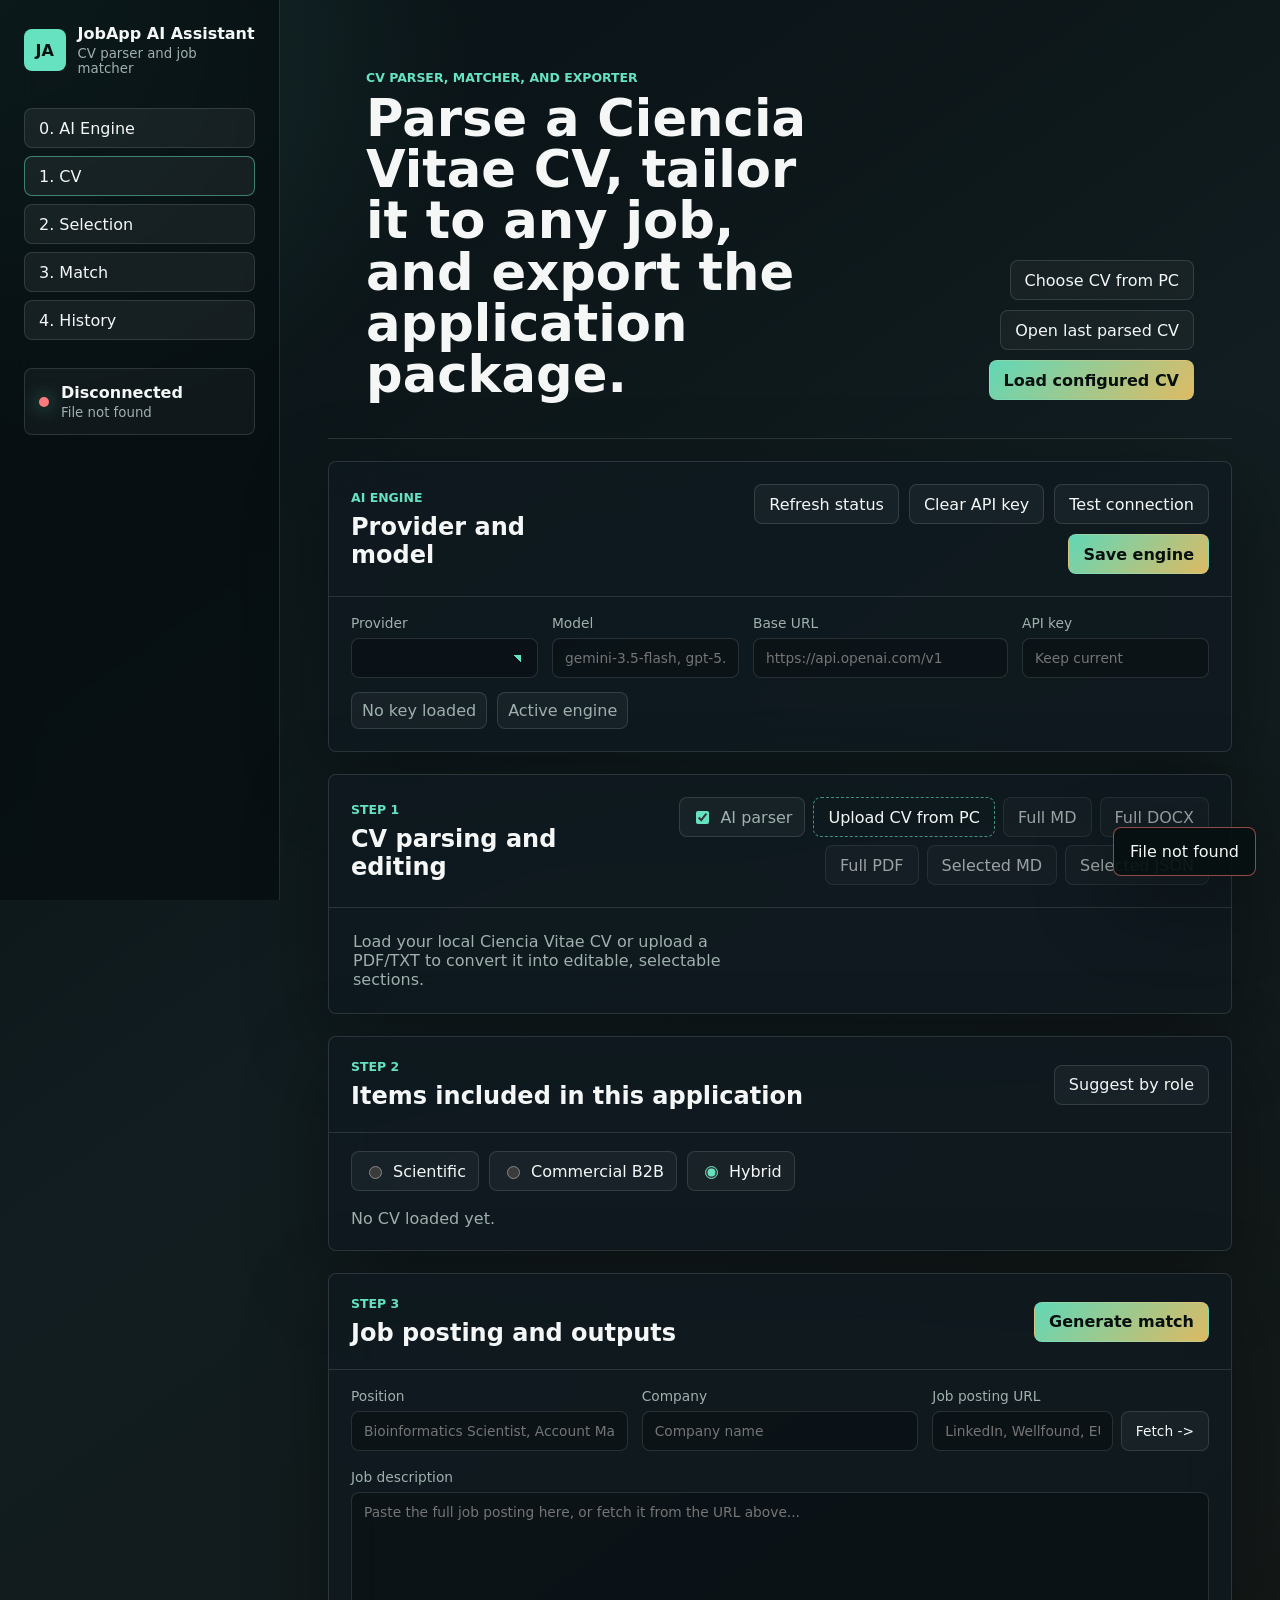
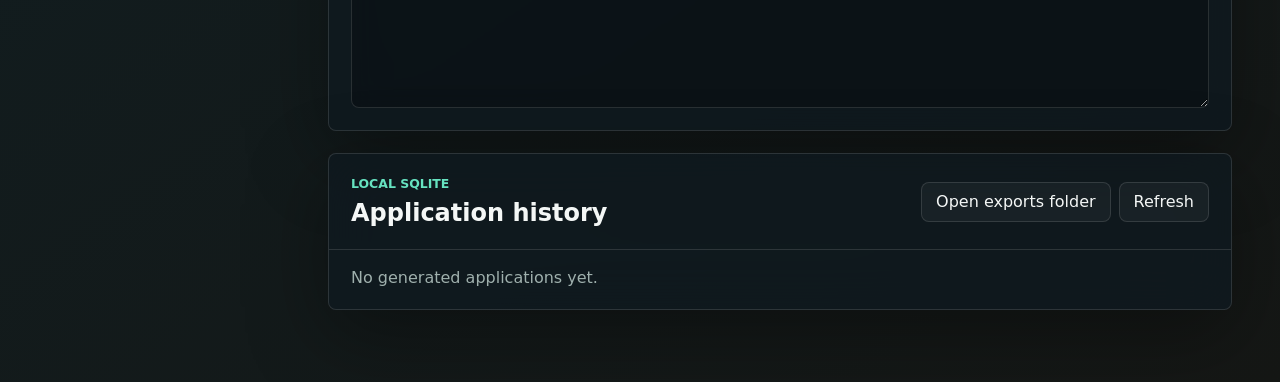
==== static/index.html @ eeb600f0 "Initial JobApp AI Assistant" ====
<!doctype html>
<html lang="en">
  <head>
    <meta charset="utf-8" />
    <meta name="viewport" content="width=device-width, initial-scale=1" />
    <title>JobApp AI Assistant</title>
    <link rel="stylesheet" href="/static/styles.css" />
  </head>
  <body>
    <main class="app-shell">
      <aside class="rail">
        <div class="brand">
          <span class="brand-mark">JA</span>
          <div>
            <strong>JobApp AI Assistant</strong>
            <small>CV parser and job matcher</small>
          </div>
        </div>
        <nav class="steps" aria-label="Workflow">
          <button class="step" data-jump="providerSection">0. AI Engine</button>
          <button class="step is-active" data-jump="cvSection">1. CV</button>
          <button class="step" data-jump="selectionSection">2. Selection</button>
          <button class="step" data-jump="matchSection">3. Match</button>
          <button class="step" data-jump="historySection">4. History</button>
        </nav>
        <section class="status-card">
          <span class="status-dot" id="statusDot"></span>
          <div>
            <strong id="statusTitle">Checking</strong>
            <small id="statusText">Local server</small>
          </div>
        </section>
      </aside>

      <section class="workspace">
        <header class="hero">
          <div>
            <p class="eyebrow">CV parser, matcher, and exporter</p>
            <h1>Parse a Ciencia Vitae CV, tailor it to any job, and export the application package.</h1>
          </div>
          <div class="hero-actions">
            <button class="ghost" id="chooseCvBtn" type="button">Choose CV from PC</button>
            <button class="ghost" id="loadSavedBtn" type="button">Open last parsed CV</button>
            <button class="primary" id="loadLocalBtn" type="button">Load configured CV</button>
          </div>
        </header>

        <section class="panel provider-panel" id="providerSection">
          <div class="panel-head">
            <div>
              <p class="eyebrow">AI Engine</p>
              <h2>Provider and model</h2>
            </div>
            <div class="provider-actions">
              <button class="ghost" id="refreshProviderBtn" type="button">Refresh status</button>
              <button class="ghost" id="clearProviderKeyBtn" type="button">Clear API key</button>
              <button class="ghost" id="testProviderBtn" type="button">Test connection</button>
              <button class="primary" id="saveProviderBtn" type="button">Save engine</button>
            </div>
          </div>
          <div class="provider-grid">
            <label>
              Provider
              <select id="providerSelect"></select>
            </label>
            <label>
              Model
              <input id="providerModelInput" type="text" placeholder="gemini-3.5-flash, gpt-5.5, deepseek-chat..." />
            </label>
            <label>
              Base URL
              <input id="providerBaseUrlInput" type="url" placeholder="https://api.openai.com/v1" />
            </label>
            <label>
              API key
              <input id="providerKeyInput" type="password" placeholder="Keep current" autocomplete="off" />
            </label>
          </div>
          <div class="provider-meta">
            <span id="providerKeyStatus">No key loaded</span>
            <span id="providerActiveStatus">Active engine</span>
          </div>
        </section>

        <section class="panel" id="cvSection">
          <div class="panel-head">
            <div>
              <p class="eyebrow">Step 1</p>
              <h2>CV parsing and editing</h2>
            </div>
            <div class="cv-actions">
              <label class="inline-check" title="Turn off to parse locally without spending LLM/API credits.">
                <input id="useAiParser" type="checkbox" checked />
                AI parser
              </label>
              <label class="upload">
                <input id="cvFile" type="file" accept=".pdf,.txt,.xml" />
                Upload CV from PC
              </label>
              <button class="ghost" id="exportCvMdBtn" type="button" disabled>Full MD</button>
              <button class="ghost" id="exportCvDocxBtn" type="button" disabled>Full DOCX</button>
              <button class="ghost" id="exportCvPdfBtn" type="button" disabled>Full PDF</button>
              <button class="ghost" id="exportSelectedCvMdBtn" type="button" disabled>Selected MD</button>
              <button class="ghost" id="exportSelectedCvJsonBtn" type="button" disabled>Selected JSON</button>
            </div>
          </div>
          <div id="cvEditor" class="editor-grid empty-state">
            Load your local Ciencia Vitae CV or upload a PDF/TXT to convert it into editable, selectable sections.
          </div>
          <div id="cvSourceMeta" class="cv-source" hidden></div>
        </section>

        <section class="panel" id="selectionSection">
          <div class="panel-head">
            <div>
              <p class="eyebrow">Step 2</p>
              <h2>Items included in this application</h2>
            </div>
            <button class="ghost" id="selectRelevantBtn" type="button">Suggest by role</button>
          </div>
          <div class="role-strip" role="group" aria-label="Role type">
            <label><input type="radio" name="roleType" value="Scientific" /> Scientific</label>
            <label><input type="radio" name="roleType" value="Commercial B2B" /> Commercial B2B</label>
            <label><input type="radio" name="roleType" value="Hybrid" checked /> Hybrid</label>
          </div>
          <div id="selectionSummary" class="selection-summary">No CV loaded yet.</div>
        </section>

        <section class="panel" id="matchSection">
          <div class="panel-head">
            <div>
              <p class="eyebrow">Step 3</p>
              <h2>Job posting and outputs</h2>
            </div>
            <button class="primary" id="matchBtn" type="button">Generate match</button>
          </div>
          <div class="job-grid">
            <label>
              Position
              <input id="positionInput" type="text" placeholder="Bioinformatics Scientist, Account Manager..." />
            </label>
            <label>
              Company
              <input id="companyInput" type="text" placeholder="Company name" />
            </label>
            <label>
              Job posting URL
              <div class="url-fetch-row">
                <input id="jobUrlInput" type="url" placeholder="LinkedIn, Wellfound, EURAXESS..." />
                <button class="ghost" id="fetchBtn" type="button">Fetch -></button>
              </div>
            </label>
          </div>
          <label class="job-text">
            Job description
            <textarea id="jobText" rows="12" placeholder="Paste the full job posting here, or fetch it from the URL above..."></textarea>
          </label>

          <div class="result-shell" id="resultShell" hidden>
            <div class="tabs" role="tablist">
              <button class="tab is-active" data-tab="cvResult">Tailored CV</button>
              <button class="tab" data-tab="letterResult">Cover letter</button>
              <button class="tab" data-tab="interviewResult">Interview prep</button>
            </div>
            <div class="result-actions">
              <span id="atsBadge" class="ats-badge">ATS</span>
              <button class="ghost" id="copyBtn" type="button">Copy</button>
              <button class="ghost" id="mdBtn" type="button">MD</button>
              <button class="ghost" id="docxBtn" type="button">DOCX</button>
              <button class="ghost" id="pdfBtn" type="button">PDF</button>
            </div>
            <article id="cvResult" class="result-pane is-active"></article>
            <article id="letterResult" class="result-pane"></article>
            <article id="interviewResult" class="result-pane"></article>
          </div>
        </section>

        <section class="panel" id="historySection">
          <div class="panel-head">
            <div>
              <p class="eyebrow">Local SQLite</p>
              <h2>Application history</h2>
            </div>
            <div class="history-actions">
              <button class="ghost" id="openExportsBtn" type="button">Open exports folder</button>
              <button class="ghost" id="refreshHistoryBtn" type="button">Refresh</button>
            </div>
          </div>
          <div id="historyList" class="history-list empty-state">No generated applications yet.</div>
        </section>
      </section>
    </main>

    <div id="toast" class="toast" hidden></div>
    <script src="/static/app.js" defer></script>
  </body>
</html>
---- static/styles.css ----
:root {
  color-scheme: dark;
  --bg: #081014;
  --panel: rgba(15, 26, 32, 0.76);
  --panel-strong: rgba(21, 35, 42, 0.92);
  --line: rgba(255, 255, 255, 0.12);
  --text: #f4f7f6;
  --muted: #9fb0ad;
  --accent: #66e2c0;
  --accent-2: #f0c86a;
  --danger: #ff7b7b;
  --shadow: 0 24px 80px rgba(0, 0, 0, 0.35);
}

* {
  box-sizing: border-box;
}

html {
  scroll-behavior: smooth;
}

body {
  margin: 0;
  min-height: 100vh;
  font-family: Inter, ui-sans-serif, system-ui, -apple-system, BlinkMacSystemFont, "Segoe UI", sans-serif;
  background:
    radial-gradient(circle at top left, rgba(102, 226, 192, 0.16), transparent 30rem),
    linear-gradient(145deg, #081014 0%, #111d20 45%, #151715 100%);
  color: var(--text);
}

button,
input,
textarea,
select {
  font: inherit;
}

button {
  min-height: 40px;
  border: 1px solid var(--line);
  border-radius: 8px;
  padding: 0 14px;
  color: var(--text);
  background: rgba(255, 255, 255, 0.06);
  cursor: pointer;
  transition: transform 0.18s ease, border-color 0.18s ease, background 0.18s ease;
}

button:hover:not(:disabled) {
  transform: translateY(-1px);
  border-color: rgba(102, 226, 192, 0.54);
}

button:disabled {
  opacity: 0.62;
  cursor: wait;
}

.primary {
  background: linear-gradient(135deg, rgba(102, 226, 192, 0.95), rgba(240, 200, 106, 0.92));
  color: #07100f;
  font-weight: 760;
}

.ghost {
  background: rgba(255, 255, 255, 0.04);
}

.app-shell {
  display: grid;
  grid-template-columns: 280px minmax(0, 1fr);
  min-height: 100vh;
}

.rail {
  position: sticky;
  top: 0;
  height: 100vh;
  padding: 24px;
  border-right: 1px solid var(--line);
  background: rgba(5, 12, 15, 0.62);
  backdrop-filter: blur(18px);
}

.brand {
  display: flex;
  gap: 12px;
  align-items: center;
  margin-bottom: 32px;
}

.brand-mark {
  display: grid;
  place-items: center;
  width: 42px;
  height: 42px;
  border-radius: 8px;
  background: var(--accent);
  color: #06110e;
  font-weight: 900;
}

.brand small,
.status-card small,
.history-item small {
  display: block;
  color: var(--muted);
  margin-top: 3px;
}

.steps {
  display: grid;
  gap: 8px;
}

.step {
  justify-content: flex-start;
  text-align: left;
}

.step.is-active {
  border-color: rgba(102, 226, 192, 0.5);
}

.status-card {
  display: flex;
  gap: 12px;
  align-items: center;
  margin-top: 28px;
  padding: 14px;
  border: 1px solid var(--line);
  border-radius: 8px;
  background: rgba(255, 255, 255, 0.04);
}

.status-dot {
  width: 10px;
  height: 10px;
  border-radius: 50%;
  background: var(--accent);
  box-shadow: 0 0 18px rgba(102, 226, 192, 0.7);
}

.status-dot.warn {
  background: var(--accent-2);
}

.status-dot.bad {
  background: var(--danger);
}

.workspace {
  display: grid;
  gap: 22px;
  width: min(1180px, calc(100vw - 320px));
  margin: 0 auto;
  padding: 32px 28px 72px;
}

.hero {
  display: flex;
  justify-content: space-between;
  gap: 20px;
  align-items: flex-end;
  min-height: 230px;
  padding: 38px;
  border-bottom: 1px solid var(--line);
}

.hero h1 {
  max-width: 820px;
  margin: 0;
  font-size: clamp(2rem, 4vw, 4.2rem);
  line-height: 1;
  letter-spacing: 0;
}

.hero-actions {
  display: flex;
  gap: 10px;
  flex-wrap: wrap;
  justify-content: flex-end;
}

.eyebrow {
  margin: 0 0 8px;
  color: var(--accent);
  text-transform: uppercase;
  font-size: 0.78rem;
  letter-spacing: 0;
  font-weight: 800;
}

.panel {
  border: 1px solid var(--line);
  border-radius: 8px;
  background: var(--panel);
  backdrop-filter: blur(24px);
  box-shadow: var(--shadow);
  overflow: hidden;
}

.panel-head {
  display: flex;
  align-items: center;
  justify-content: space-between;
  gap: 16px;
  padding: 22px;
  border-bottom: 1px solid var(--line);
}

.panel h2,
.cv-card h3 {
  margin: 0;
}

.upload {
  display: inline-flex;
  align-items: center;
  min-height: 40px;
  padding: 0 14px;
  border: 1px dashed rgba(102, 226, 192, 0.6);
  border-radius: 8px;
  cursor: pointer;
}

.upload input {
  display: none;
}

.cv-actions {
  display: flex;
  flex-wrap: wrap;
  gap: 8px;
  align-items: center;
  justify-content: flex-end;
}

.cv-actions button,
.cv-actions .upload {
  white-space: nowrap;
}

.inline-check {
  display: inline-flex;
  align-items: center;
  gap: 8px;
  min-height: 40px;
  padding: 0 12px;
  border: 1px solid var(--line);
  border-radius: 8px;
  color: var(--muted);
  background: rgba(255, 255, 255, 0.04);
  white-space: nowrap;
}

.inline-check input {
  accent-color: var(--accent);
}

.editor-grid {
  display: grid;
  grid-template-columns: repeat(2, minmax(0, 1fr));
  gap: 16px;
  padding: 18px;
}

.empty-state {
  color: var(--muted);
  padding: 24px;
}

.cv-source {
  margin: 0 18px 18px;
  padding: 10px 12px;
  border: 1px solid var(--line);
  border-radius: 8px;
  color: var(--muted);
  background: rgba(255, 255, 255, 0.04);
  font-size: 0.86rem;
}

.cv-card,
.item-card,
.qa,
.history-item {
  border: 1px solid var(--line);
  border-radius: 8px;
  background: rgba(255, 255, 255, 0.045);
}

.cv-card {
  display: grid;
  align-content: start;
  gap: 12px;
  padding: 16px;
}

.cv-card h3 {
  color: var(--accent-2);
}

.item-card {
  display: grid;
  gap: 10px;
  padding: 12px;
}

.toggle-row {
  display: flex;
  justify-content: space-between;
  align-items: center;
  gap: 12px;
  color: var(--accent);
  font-weight: 760;
}

.toggle-row input,
.role-strip input {
  accent-color: var(--accent);
}

.field {
  display: grid;
  gap: 6px;
  color: var(--muted);
  font-size: 0.82rem;
}

.field input,
.field textarea,
.job-grid input,
.job-text textarea,
.provider-grid input,
.provider-grid select {
  width: 100%;
  border: 1px solid var(--line);
  border-radius: 8px;
  padding: 11px 12px;
  background: rgba(0, 0, 0, 0.22);
  color: var(--text);
  outline: none;
}

.field textarea,
.job-text textarea {
  resize: vertical;
}

.field input:focus,
.field textarea:focus,
.job-grid input:focus,
.job-text textarea:focus,
.provider-grid input:focus,
.provider-grid select:focus {
  border-color: rgba(102, 226, 192, 0.65);
}

.provider-actions {
  display: flex;
  gap: 10px;
  flex-wrap: wrap;
  justify-content: flex-end;
}

.provider-grid {
  display: grid;
  grid-template-columns: 1.1fr 1.1fr 1.5fr 1.1fr;
  gap: 14px;
  padding: 18px 22px 0;
}

.provider-grid label {
  display: grid;
  gap: 7px;
  color: var(--muted);
  font-size: 0.86rem;
}

.provider-grid select {
  appearance: none;
  background:
    linear-gradient(45deg, transparent 50%, var(--accent) 50%) right 16px center / 7px 7px no-repeat,
    rgba(0, 0, 0, 0.22);
}

.provider-meta {
  display: flex;
  gap: 10px;
  flex-wrap: wrap;
  padding: 14px 22px 22px;
  color: var(--muted);
}

.provider-meta span {
  padding: 8px 10px;
  border: 1px solid var(--line);
  border-radius: 8px;
  background: rgba(255, 255, 255, 0.04);
}

.role-strip {
  display: flex;
  gap: 10px;
  flex-wrap: wrap;
  padding: 18px 22px 0;
}

.role-strip label {
  display: inline-flex;
  align-items: center;
  gap: 8px;
  min-height: 40px;
  padding: 0 12px;
  border: 1px solid var(--line);
  border-radius: 8px;
  background: rgba(255, 255, 255, 0.04);
}

.selection-summary {
  display: flex;
  gap: 10px;
  flex-wrap: wrap;
  padding: 18px 22px 22px;
  color: var(--muted);
}

.selection-summary span {
  padding: 8px 10px;
  border: 1px solid var(--line);
  border-radius: 8px;
  background: rgba(255, 255, 255, 0.04);
}

.job-grid {
  display: grid;
  grid-template-columns: repeat(3, minmax(0, 1fr));
  gap: 14px;
  padding: 18px 22px 0;
}

.job-grid label,
.job-text {
  display: grid;
  gap: 7px;
  color: var(--muted);
  font-size: 0.86rem;
}

.url-fetch-row,
.history-actions {
  display: flex;
  gap: 8px;
  align-items: center;
}

.url-fetch-row input {
  flex: 1;
  min-width: 0;
}

.url-fetch-row button,
.history-actions button {
  white-space: nowrap;
}

.job-text {
  padding: 18px 22px 22px;
}

.result-shell {
  position: relative;
  margin: 0 22px 22px;
  border: 1px solid var(--line);
  border-radius: 8px;
  background: var(--panel-strong);
}

.tabs,
.result-actions {
  display: flex;
  gap: 8px;
  flex-wrap: wrap;
  padding: 12px;
  border-bottom: 1px solid var(--line);
}

.result-actions {
  justify-content: flex-end;
  align-items: center;
}

.tab.is-active {
  background: rgba(102, 226, 192, 0.16);
  border-color: rgba(102, 226, 192, 0.5);
}

.ats-badge {
  margin-right: auto;
  color: var(--accent-2);
  font-weight: 800;
}

.result-pane {
  display: none;
  padding: 20px 24px 28px;
  line-height: 1.65;
}

.result-pane.is-active {
  display: block;
}

.result-pane p {
  margin: 0 0 12px;
}

.result-pane li {
  margin-bottom: 10px;
}

.qa {
  padding: 14px;
  margin-bottom: 12px;
}

.qa h3 {
  margin: 0 0 8px;
}

.history-list {
  display: grid;
  gap: 12px;
  padding: 18px 22px 22px;
}

.history-item {
  display: grid;
  grid-template-columns: minmax(0, 1fr) auto;
  gap: 16px;
  padding: 14px;
}

.history-item p {
  color: var(--muted);
  margin: 8px 0 0;
}

.history-item > span {
  display: grid;
  place-items: center;
  width: 44px;
  height: 44px;
  border-radius: 8px;
  background: rgba(102, 226, 192, 0.13);
  color: var(--accent);
  font-weight: 900;
}

.toast {
  position: fixed;
  right: 24px;
  bottom: 24px;
  max-width: min(420px, calc(100vw - 48px));
  padding: 14px 16px;
  border: 1px solid rgba(102, 226, 192, 0.5);
  border-radius: 8px;
  background: rgba(7, 16, 16, 0.94);
  color: var(--text);
  box-shadow: var(--shadow);
}

.toast.bad {
  border-color: rgba(255, 123, 123, 0.55);
}

@media (max-width: 980px) {
  .app-shell {
    grid-template-columns: 1fr;
  }

  .rail {
    position: static;
    height: auto;
  }

  .workspace {
    width: 100%;
    padding: 18px;
  }

  .hero,
  .panel-head {
    flex-direction: column;
    align-items: flex-start;
  }

  .editor-grid,
  .job-grid,
  .provider-grid {
    grid-template-columns: 1fr;
  }
}
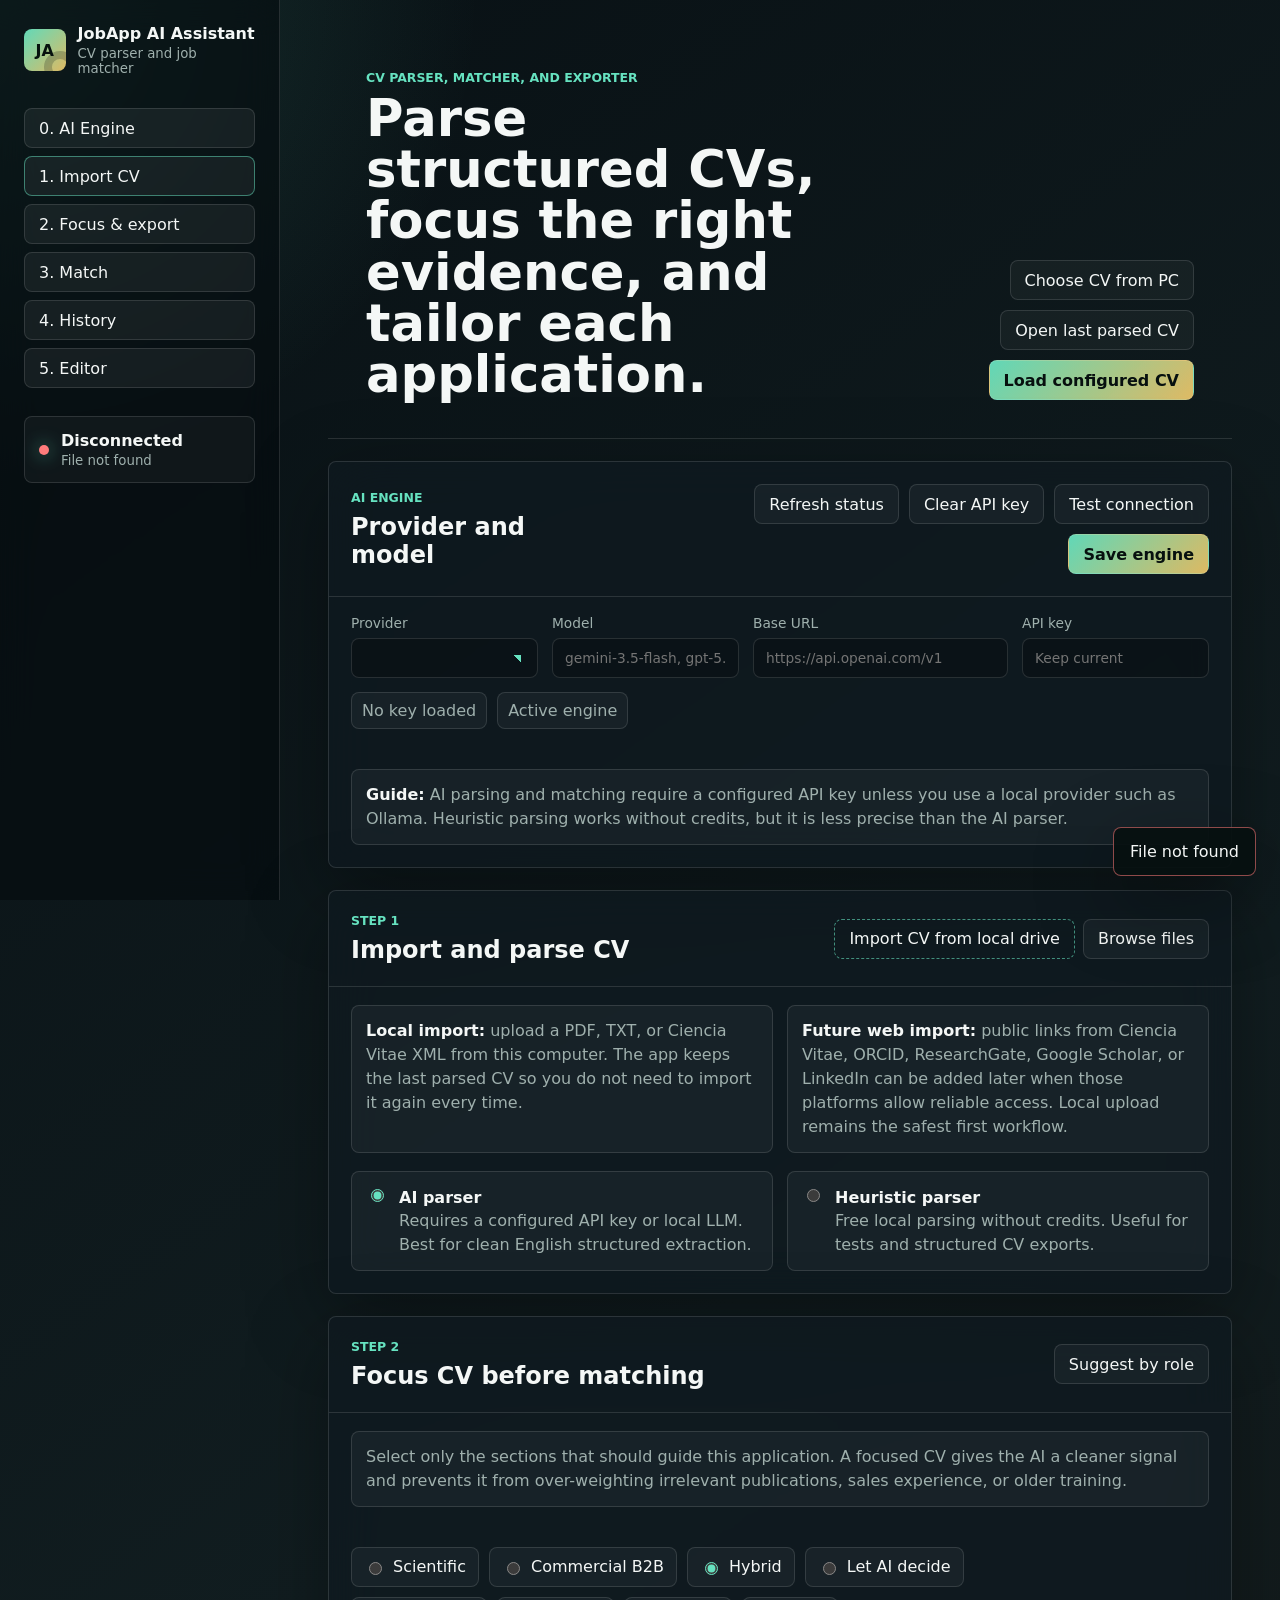
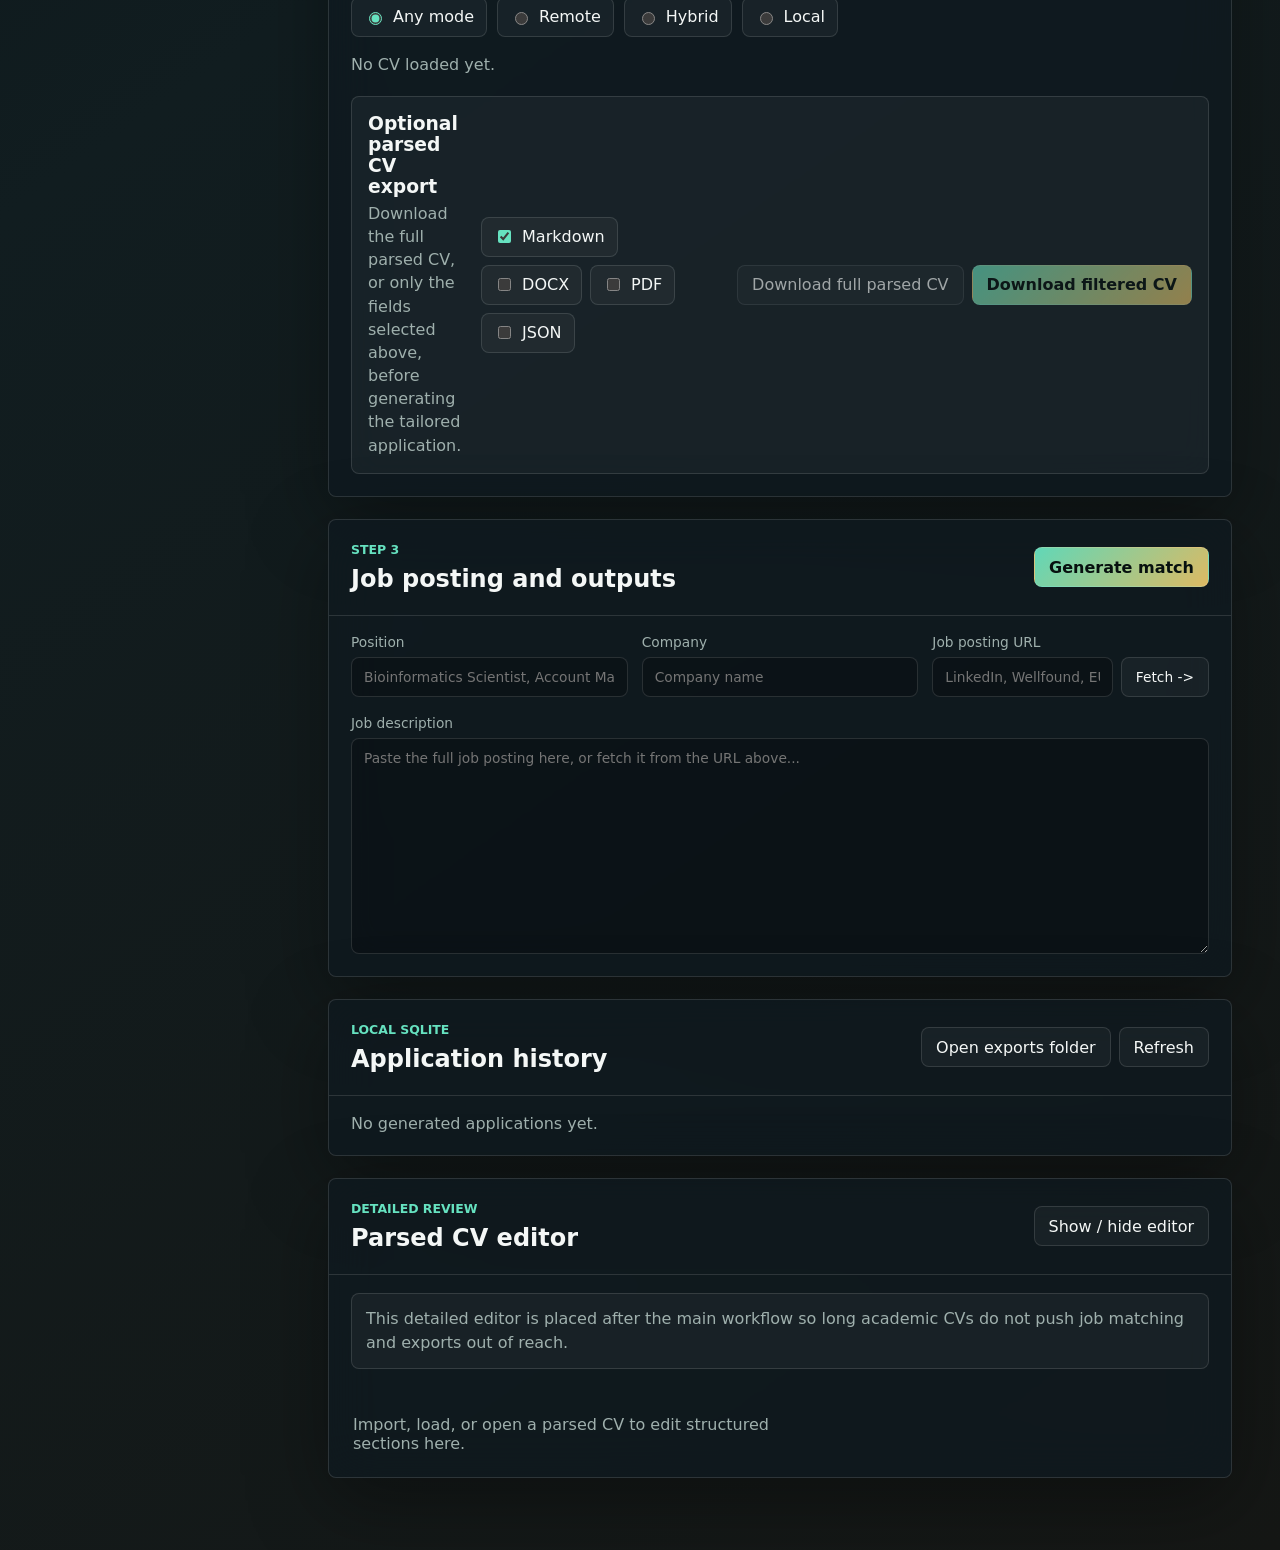
==== commit aec451dd: "Improve CV focus workflow and add PagBiOmicS embed" ====
--- a/static/index.html
+++ b/static/index.html
@@ -10,7 +10,7 @@
     <main class="app-shell">
       <aside class="rail">
         <div class="brand">
-          <span class="brand-mark">JA</span>
+          <span class="brand-mark" aria-hidden="true"><span>JA</span><i></i></span>
           <div>
             <strong>JobApp AI Assistant</strong>
             <small>CV parser and job matcher</small>
@@ -18,10 +18,11 @@
         </div>
         <nav class="steps" aria-label="Workflow">
           <button class="step" data-jump="providerSection">0. AI Engine</button>
-          <button class="step is-active" data-jump="cvSection">1. CV</button>
-          <button class="step" data-jump="selectionSection">2. Selection</button>
+          <button class="step is-active" data-jump="cvSection">1. Import CV</button>
+          <button class="step" data-jump="selectionSection">2. Focus & export</button>
           <button class="step" data-jump="matchSection">3. Match</button>
           <button class="step" data-jump="historySection">4. History</button>
+          <button class="step" data-jump="cvEditorSection">5. Editor</button>
         </nav>
         <section class="status-card">
           <span class="status-dot" id="statusDot"></span>
@@ -36,7 +37,7 @@
         <header class="hero">
           <div>
             <p class="eyebrow">CV parser, matcher, and exporter</p>
-            <h1>Parse a Ciencia Vitae CV, tailor it to any job, and export the application package.</h1>
+            <h1>Parse structured CVs, focus the right evidence, and tailor each application.</h1>
           </div>
           <div class="hero-actions">
             <button class="ghost" id="chooseCvBtn" type="button">Choose CV from PC</button>
@@ -80,32 +81,48 @@
             <span id="providerKeyStatus">No key loaded</span>
             <span id="providerActiveStatus">Active engine</span>
           </div>
+          <div class="info-note">
+            <strong>Guide:</strong> AI parsing and matching require a configured API key unless you use a local provider such as Ollama. Heuristic parsing works without credits, but it is less precise than the AI parser.
+          </div>
         </section>
 
         <section class="panel" id="cvSection">
           <div class="panel-head">
             <div>
               <p class="eyebrow">Step 1</p>
-              <h2>CV parsing and editing</h2>
+              <h2>Import and parse CV</h2>
             </div>
             <div class="cv-actions">
-              <label class="inline-check" title="Turn off to parse locally without spending LLM/API credits.">
-                <input id="useAiParser" type="checkbox" checked />
-                AI parser
-              </label>
               <label class="upload">
                 <input id="cvFile" type="file" accept=".pdf,.txt,.xml" />
-                Upload CV from PC
+                Import CV from local drive
               </label>
-              <button class="ghost" id="exportCvMdBtn" type="button" disabled>Full MD</button>
-              <button class="ghost" id="exportCvDocxBtn" type="button" disabled>Full DOCX</button>
-              <button class="ghost" id="exportCvPdfBtn" type="button" disabled>Full PDF</button>
-              <button class="ghost" id="exportSelectedCvMdBtn" type="button" disabled>Selected MD</button>
-              <button class="ghost" id="exportSelectedCvJsonBtn" type="button" disabled>Selected JSON</button>
-            </div>
-          </div>
-          <div id="cvEditor" class="editor-grid empty-state">
-            Load your local Ciencia Vitae CV or upload a PDF/TXT to convert it into editable, selectable sections.
+              <button class="ghost" id="chooseCvSecondaryBtn" type="button">Browse files</button>
+            </div>
+          </div>
+          <div class="import-grid">
+            <section class="info-note">
+              <strong>Local import:</strong> upload a PDF, TXT, or Ciencia Vitae XML from this computer. The app keeps the last parsed CV so you do not need to import it again every time.
+            </section>
+            <section class="info-note muted-note">
+              <strong>Future web import:</strong> public links from Ciencia Vitae, ORCID, ResearchGate, Google Scholar, or LinkedIn can be added later when those platforms allow reliable access. Local upload remains the safest first workflow.
+            </section>
+          </div>
+          <div class="parser-choice" role="radiogroup" aria-label="Parser mode">
+            <label>
+              <input type="radio" name="parserMode" value="ai" checked />
+              <span>
+                <strong>AI parser</strong>
+                Requires a configured API key or local LLM. Best for clean English structured extraction.
+              </span>
+            </label>
+            <label>
+              <input type="radio" name="parserMode" value="heuristic" />
+              <span>
+                <strong>Heuristic parser</strong>
+                Free local parsing without credits. Useful for tests and structured CV exports.
+              </span>
+            </label>
           </div>
           <div id="cvSourceMeta" class="cv-source" hidden></div>
         </section>
@@ -114,16 +131,42 @@
           <div class="panel-head">
             <div>
               <p class="eyebrow">Step 2</p>
-              <h2>Items included in this application</h2>
+              <h2>Focus CV before matching</h2>
             </div>
             <button class="ghost" id="selectRelevantBtn" type="button">Suggest by role</button>
+          </div>
+          <div class="info-note">
+            Select only the sections that should guide this application. A focused CV gives the AI a cleaner signal and prevents it from over-weighting irrelevant publications, sales experience, or older training.
           </div>
           <div class="role-strip" role="group" aria-label="Role type">
             <label><input type="radio" name="roleType" value="Scientific" /> Scientific</label>
             <label><input type="radio" name="roleType" value="Commercial B2B" /> Commercial B2B</label>
             <label><input type="radio" name="roleType" value="Hybrid" checked /> Hybrid</label>
+            <label><input type="radio" name="roleType" value="Let AI decide" /> Let AI decide</label>
+          </div>
+          <div class="work-mode-strip" role="group" aria-label="Work mode preference">
+            <label><input type="radio" name="workMode" value="Any" checked /> Any mode</label>
+            <label><input type="radio" name="workMode" value="Remote" /> Remote</label>
+            <label><input type="radio" name="workMode" value="Hybrid" /> Hybrid</label>
+            <label><input type="radio" name="workMode" value="Local" /> Local</label>
           </div>
           <div id="selectionSummary" class="selection-summary">No CV loaded yet.</div>
+          <div class="parsed-export">
+            <div>
+              <h3>Optional parsed CV export</h3>
+              <p>Download the full parsed CV, or only the fields selected above, before generating the tailored application.</p>
+            </div>
+            <div class="format-checks">
+              <label><input type="checkbox" name="cvExportFormat" value="md" checked /> Markdown</label>
+              <label><input type="checkbox" name="cvExportFormat" value="docx" /> DOCX</label>
+              <label><input type="checkbox" name="cvExportFormat" value="pdf" /> PDF</label>
+              <label><input type="checkbox" name="cvExportFormat" value="json" /> JSON</label>
+            </div>
+            <div class="cv-actions">
+              <button class="ghost" id="exportFullCvBtn" type="button" disabled>Download full parsed CV</button>
+              <button class="primary" id="exportFilteredCvBtn" type="button" disabled>Download filtered CV</button>
+            </div>
+          </div>
         </section>
 
         <section class="panel" id="matchSection">
@@ -188,6 +231,22 @@
           </div>
           <div id="historyList" class="history-list empty-state">No generated applications yet.</div>
         </section>
+
+        <section class="panel" id="cvEditorSection">
+          <div class="panel-head">
+            <div>
+              <p class="eyebrow">Detailed review</p>
+              <h2>Parsed CV editor</h2>
+            </div>
+            <button class="ghost" id="toggleEditorBtn" type="button">Show / hide editor</button>
+          </div>
+          <div class="info-note">
+            This detailed editor is placed after the main workflow so long academic CVs do not push job matching and exports out of reach.
+          </div>
+          <div id="cvEditor" class="editor-grid empty-state is-collapsed">
+            Import, load, or open a parsed CV to edit structured sections here.
+          </div>
+        </section>
       </section>
     </main>
 
--- a/static/styles.css
+++ b/static/styles.css
@@ -94,12 +94,29 @@
 .brand-mark {
   display: grid;
   place-items: center;
+  position: relative;
   width: 42px;
   height: 42px;
   border-radius: 8px;
-  background: var(--accent);
+  overflow: hidden;
+  background: linear-gradient(135deg, rgba(102, 226, 192, 0.96), rgba(240, 200, 106, 0.92));
   color: #06110e;
   font-weight: 900;
+}
+
+.brand-mark span {
+  position: relative;
+  z-index: 1;
+}
+
+.brand-mark i {
+  position: absolute;
+  right: -10px;
+  bottom: -12px;
+  width: 32px;
+  height: 32px;
+  border: 8px solid rgba(7, 16, 15, 0.22);
+  border-radius: 999px;
 }
 
 .brand small,
@@ -260,11 +277,74 @@
   accent-color: var(--accent);
 }
 
+.info-note {
+  margin: 18px 22px 22px;
+  padding: 13px 14px;
+  border: 1px solid var(--line);
+  border-radius: 8px;
+  color: var(--muted);
+  background: rgba(255, 255, 255, 0.04);
+  line-height: 1.5;
+}
+
+.info-note strong {
+  color: var(--text);
+}
+
+.muted-note {
+  margin: 0;
+}
+
+.import-grid,
+.parser-choice {
+  display: grid;
+  grid-template-columns: repeat(2, minmax(0, 1fr));
+  gap: 14px;
+  padding: 18px 22px 0;
+}
+
+.import-grid .info-note {
+  margin: 0;
+}
+
+.parser-choice {
+  padding-bottom: 22px;
+}
+
+.parser-choice label {
+  display: flex;
+  gap: 12px;
+  align-items: flex-start;
+  padding: 14px;
+  border: 1px solid var(--line);
+  border-radius: 8px;
+  color: var(--muted);
+  background: rgba(255, 255, 255, 0.04);
+  line-height: 1.45;
+}
+
+.parser-choice input,
+.format-checks input {
+  margin-top: 3px;
+  accent-color: var(--accent);
+}
+
+.parser-choice strong {
+  display: block;
+  color: var(--text);
+}
+
 .editor-grid {
   display: grid;
   grid-template-columns: repeat(2, minmax(0, 1fr));
   gap: 16px;
   padding: 18px;
+  max-height: none;
+  overflow: auto;
+}
+
+.editor-grid.is-collapsed {
+  max-height: 340px;
 }
 
 .empty-state {
@@ -318,7 +398,8 @@
 }
 
 .toggle-row input,
-.role-strip input {
+.role-strip input,
+.work-mode-strip input {
   accent-color: var(--accent);
 }
 
@@ -401,14 +482,17 @@
   background: rgba(255, 255, 255, 0.04);
 }
 
-.role-strip {
+.role-strip,
+.work-mode-strip {
   display: flex;
   gap: 10px;
   flex-wrap: wrap;
   padding: 18px 22px 0;
 }
 
-.role-strip label {
+.role-strip label,
+.work-mode-strip label,
+.format-checks label {
   display: inline-flex;
   align-items: center;
   gap: 8px;
@@ -417,6 +501,43 @@
   border: 1px solid var(--line);
   border-radius: 8px;
   background: rgba(255, 255, 255, 0.04);
+}
+
+.work-mode-strip {
+  padding-top: 10px;
+}
+
+.parsed-export {
+  display: grid;
+  grid-template-columns: minmax(0, 1.2fr) minmax(240px, 0.9fr) auto;
+  gap: 16px;
+  align-items: center;
+  margin: 0 22px 22px;
+  padding: 16px;
+  border: 1px solid var(--line);
+  border-radius: 8px;
+  background: rgba(255, 255, 255, 0.04);
+}
+
+.parsed-export h3,
+.parsed-export p {
+  margin: 0;
+}
+
+.parsed-export h3 {
+  color: var(--text);
+}
+
+.parsed-export p {
+  margin-top: 5px;
+  color: var(--muted);
+  line-height: 1.45;
+}
+
+.format-checks {
+  display: flex;
+  gap: 8px;
+  flex-wrap: wrap;
 }
 
 .selection-summary {
@@ -599,7 +720,10 @@
 
   .editor-grid,
   .job-grid,
-  .provider-grid {
+  .provider-grid,
+  .import-grid,
+  .parser-choice,
+  .parsed-export {
     grid-template-columns: 1fr;
   }
 }
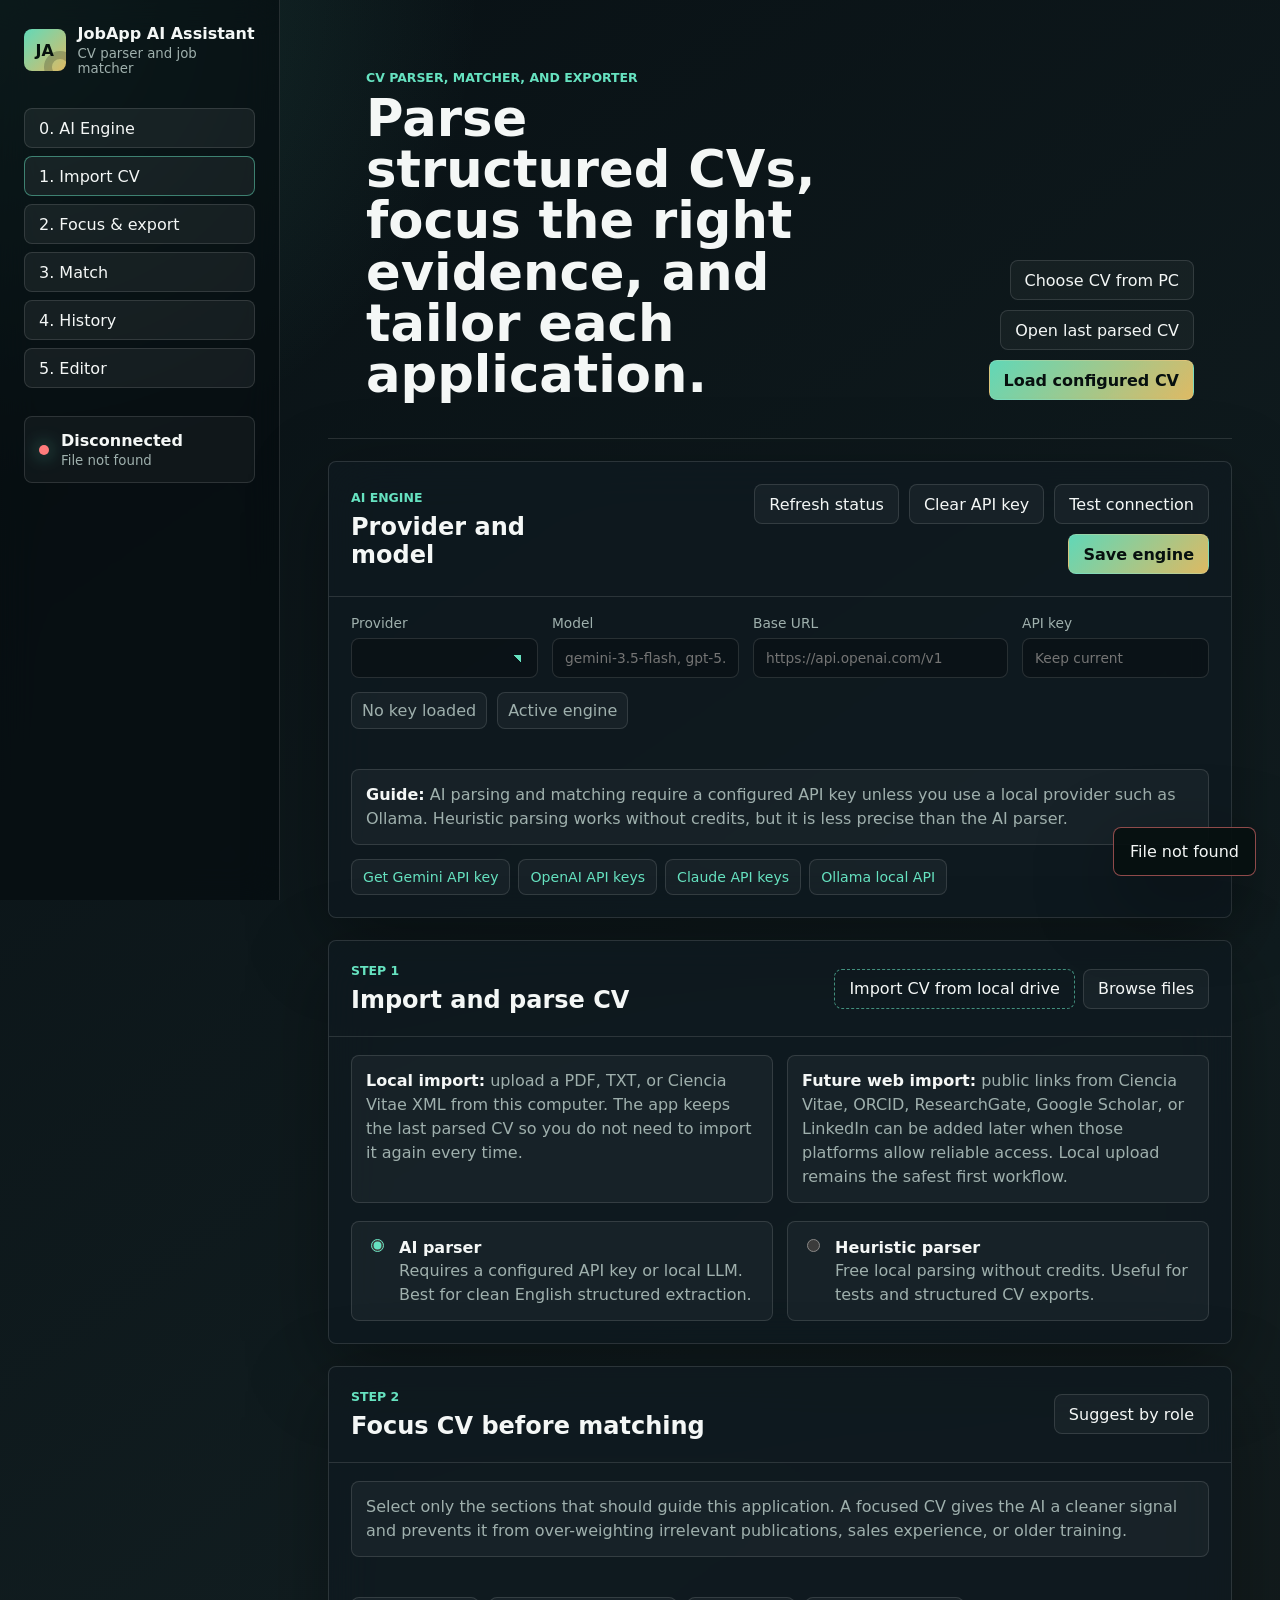
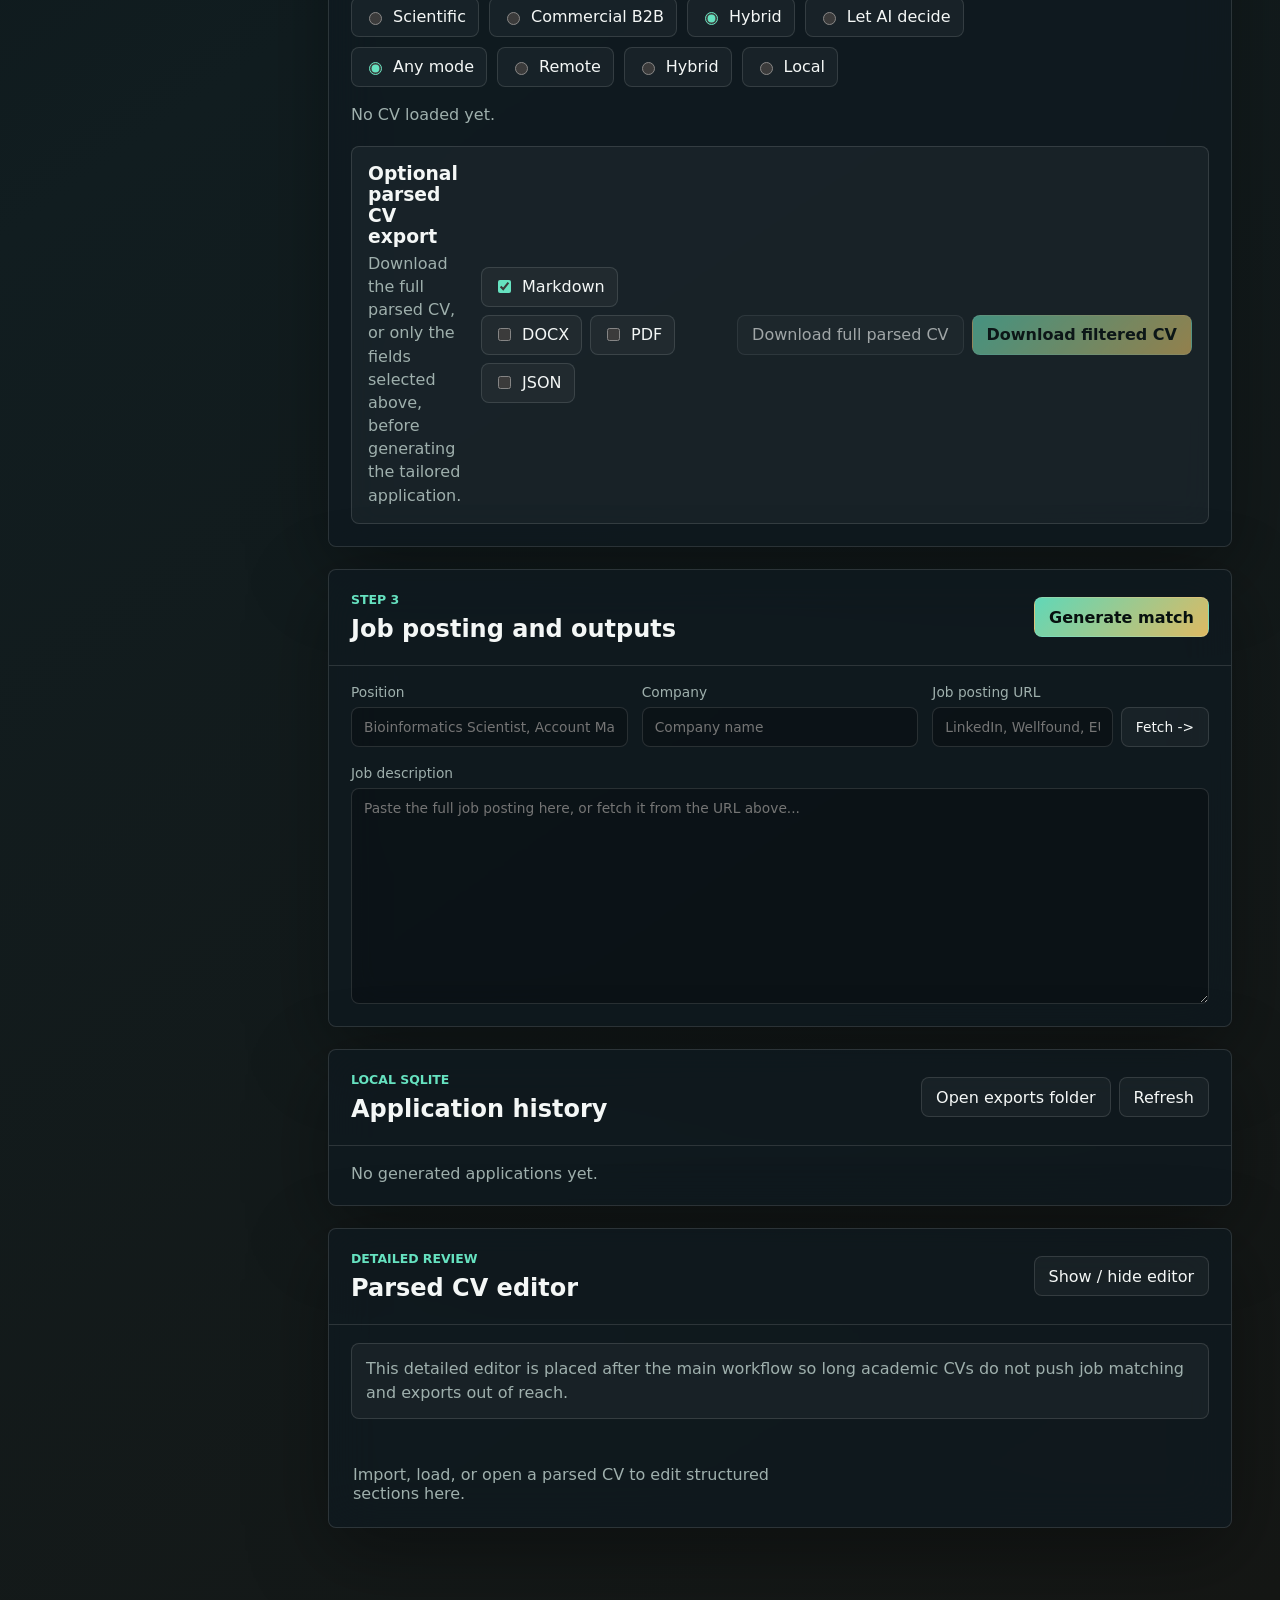
==== commit 50ca5034: "Focus web prototype on free and BYOK modes" ====
--- a/static/index.html
+++ b/static/index.html
@@ -84,6 +84,12 @@
           <div class="info-note">
             <strong>Guide:</strong> AI parsing and matching require a configured API key unless you use a local provider such as Ollama. Heuristic parsing works without credits, but it is less precise than the AI parser.
           </div>
+          <div class="api-help">
+            <a href="https://ai.google.dev/gemini-api/docs/api-key" target="_blank" rel="noopener">Get Gemini API key</a>
+            <a href="https://platform.openai.com/api-keys" target="_blank" rel="noopener">OpenAI API keys</a>
+            <a href="https://console.anthropic.com/settings/keys" target="_blank" rel="noopener">Claude API keys</a>
+            <a href="https://docs.ollama.com/api" target="_blank" rel="noopener">Ollama local API</a>
+          </div>
         </section>
 
         <section class="panel" id="cvSection">
--- a/static/styles.css
+++ b/static/styles.css
@@ -291,6 +291,30 @@
   color: var(--text);
 }
 
+.api-help {
+  display: flex;
+  gap: 8px;
+  flex-wrap: wrap;
+  margin: -8px 22px 22px;
+}
+
+.api-help a {
+  min-height: 36px;
+  display: inline-flex;
+  align-items: center;
+  padding: 0 11px;
+  border: 1px solid var(--line);
+  border-radius: 8px;
+  color: var(--accent);
+  background: rgba(255, 255, 255, 0.04);
+  text-decoration: none;
+  font-size: 0.88rem;
+}
+
+.api-help a:hover {
+  border-color: rgba(102, 226, 192, 0.54);
+}
+
 .muted-note {
   margin: 0;
 }
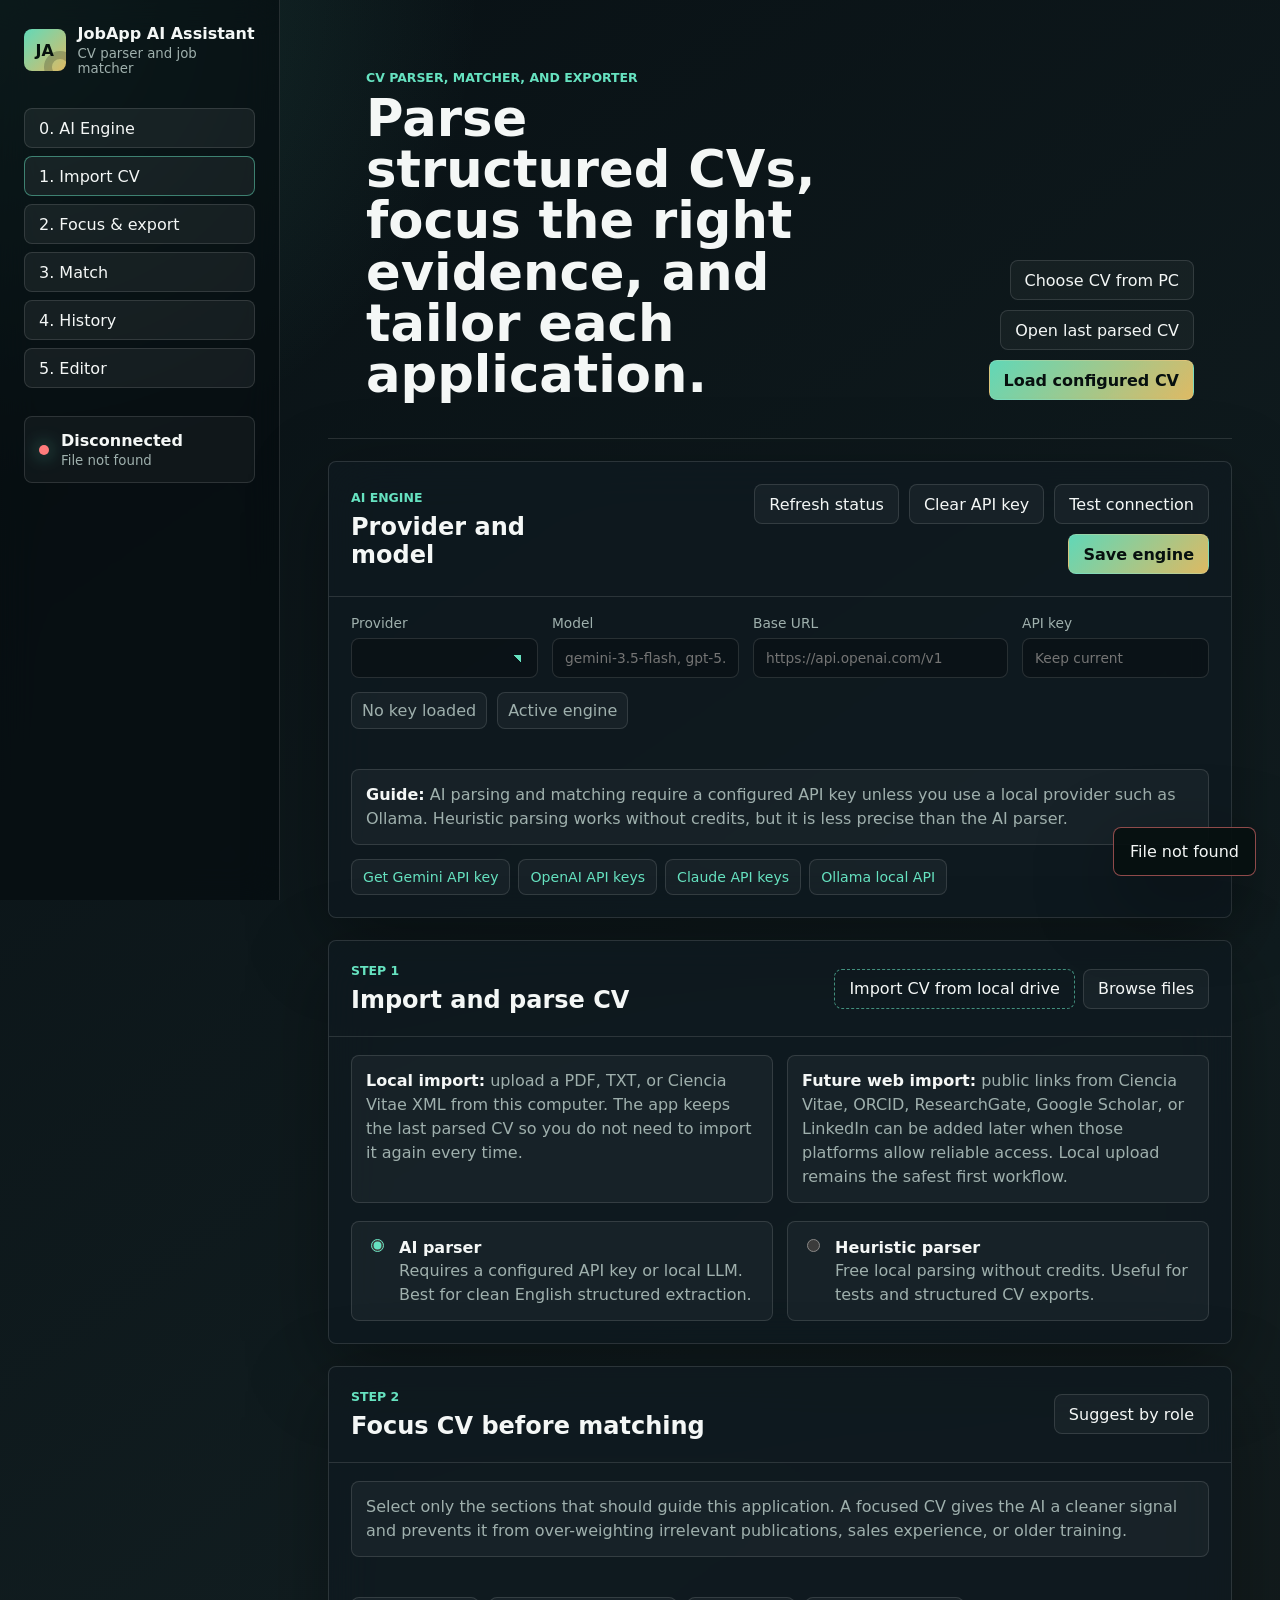
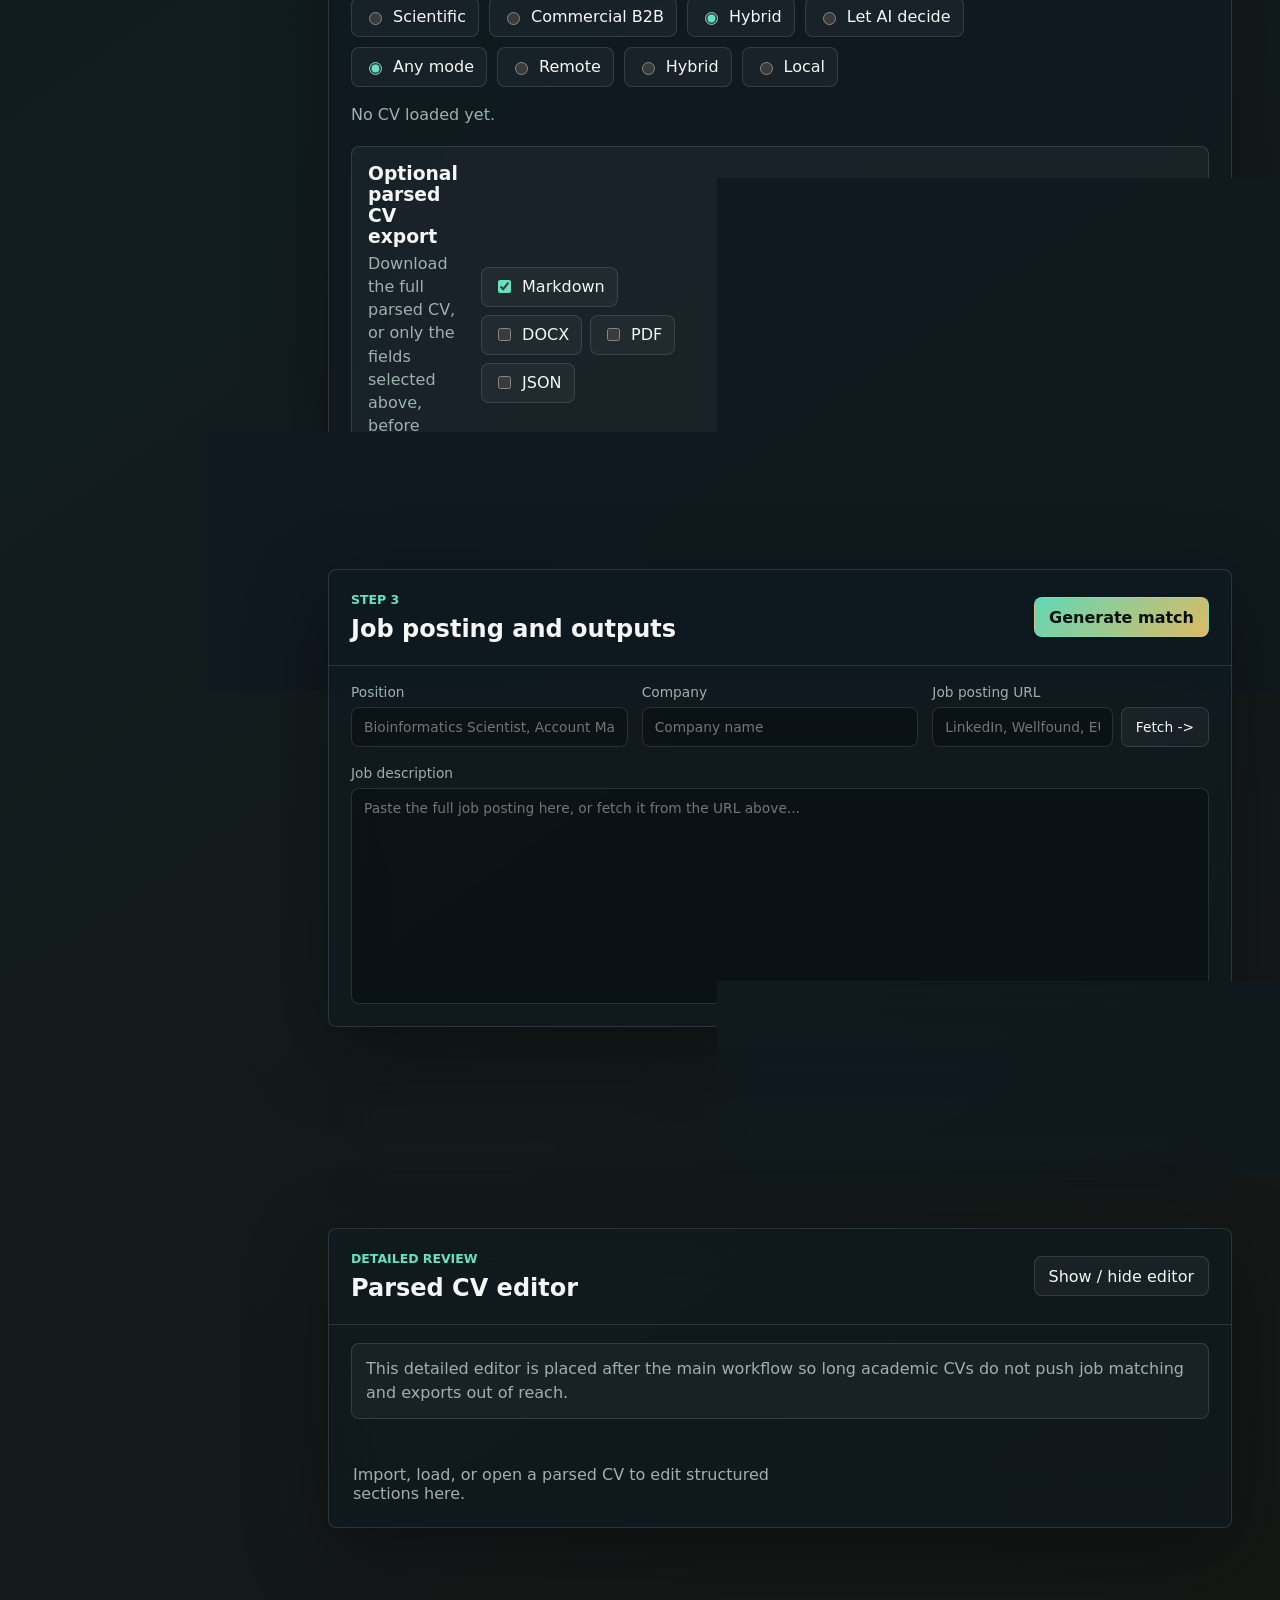
==== commit c6ba5a40: "Prepare v0.2.0 web and release updates" ====
--- a/static/index.html
+++ b/static/index.html
@@ -66,7 +66,7 @@
             </label>
             <label>
               Model
-              <input id="providerModelInput" type="text" placeholder="gemini-3.5-flash, gpt-5.5, deepseek-chat..." />
+              <input id="providerModelInput" type="text" placeholder="gemini-3.5-flash, gpt-5.6-terra, deepseek-chat..." />
             </label>
             <label>
               Base URL
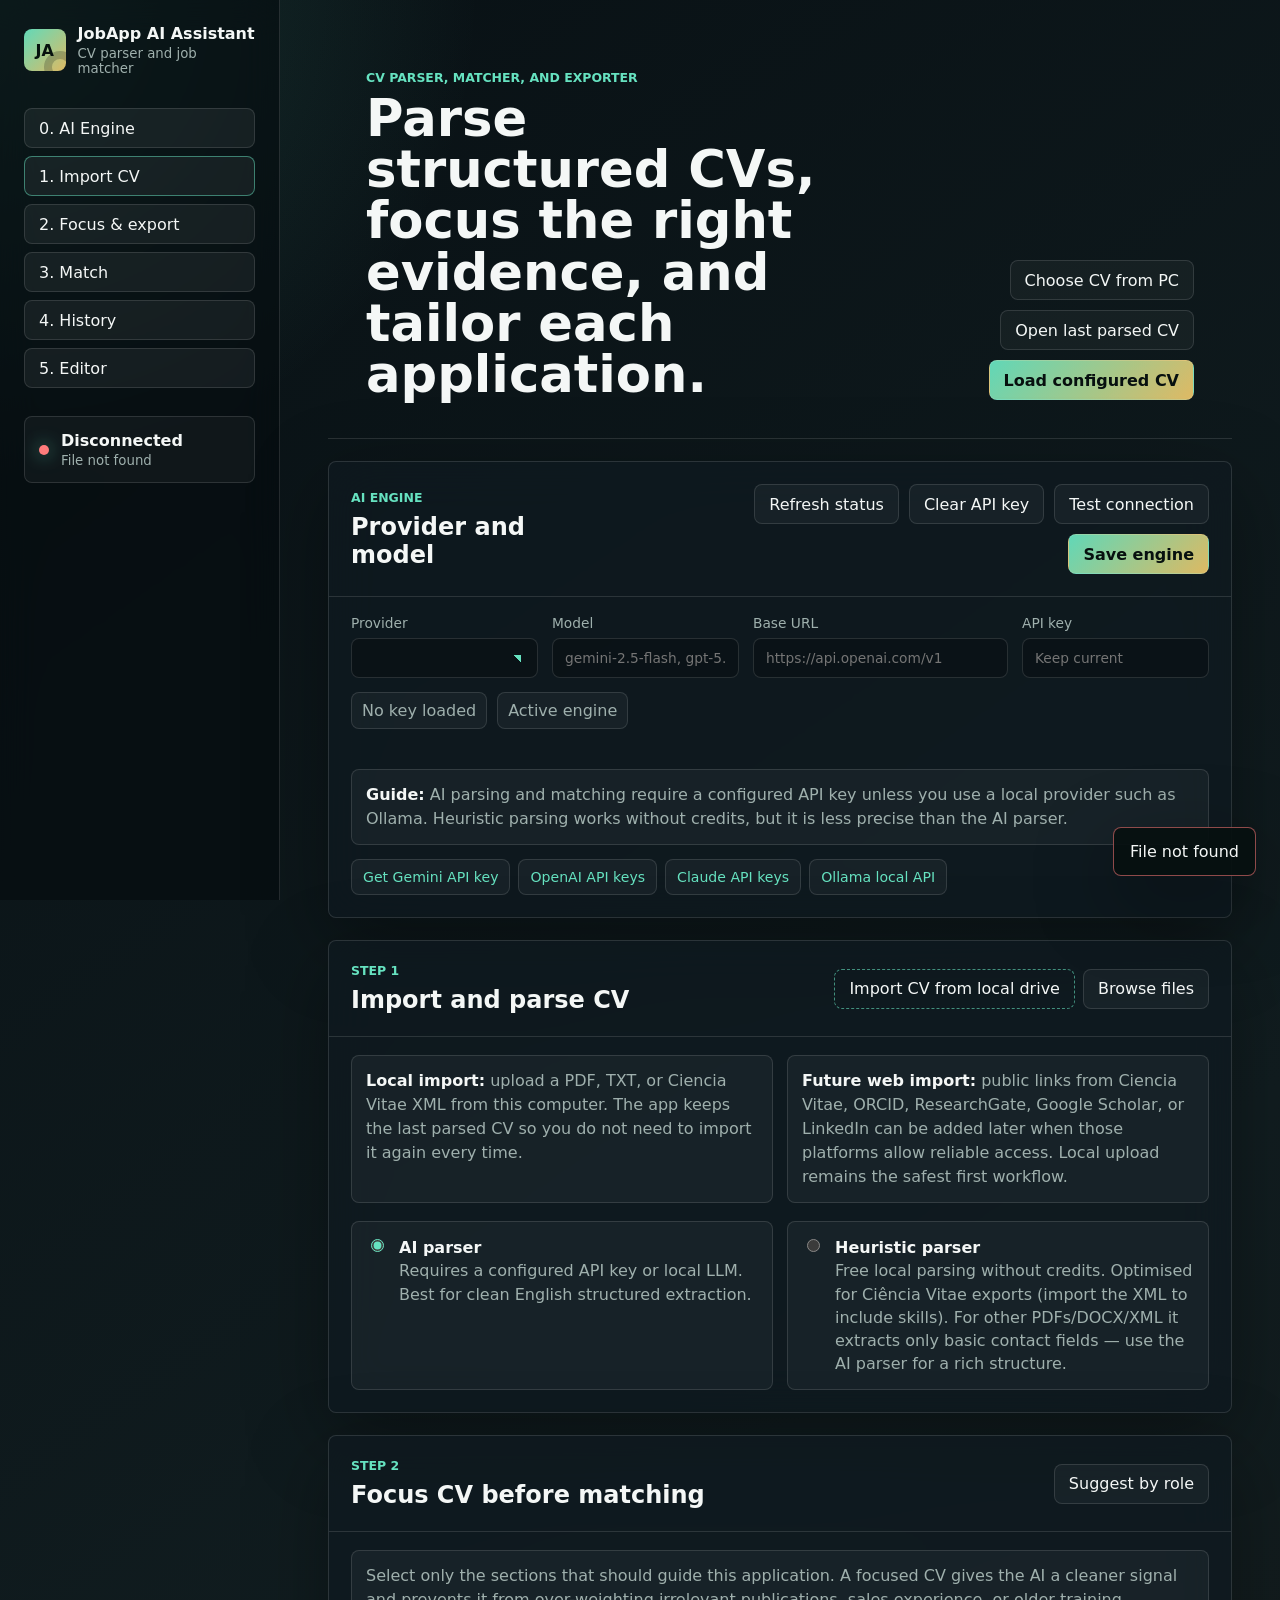
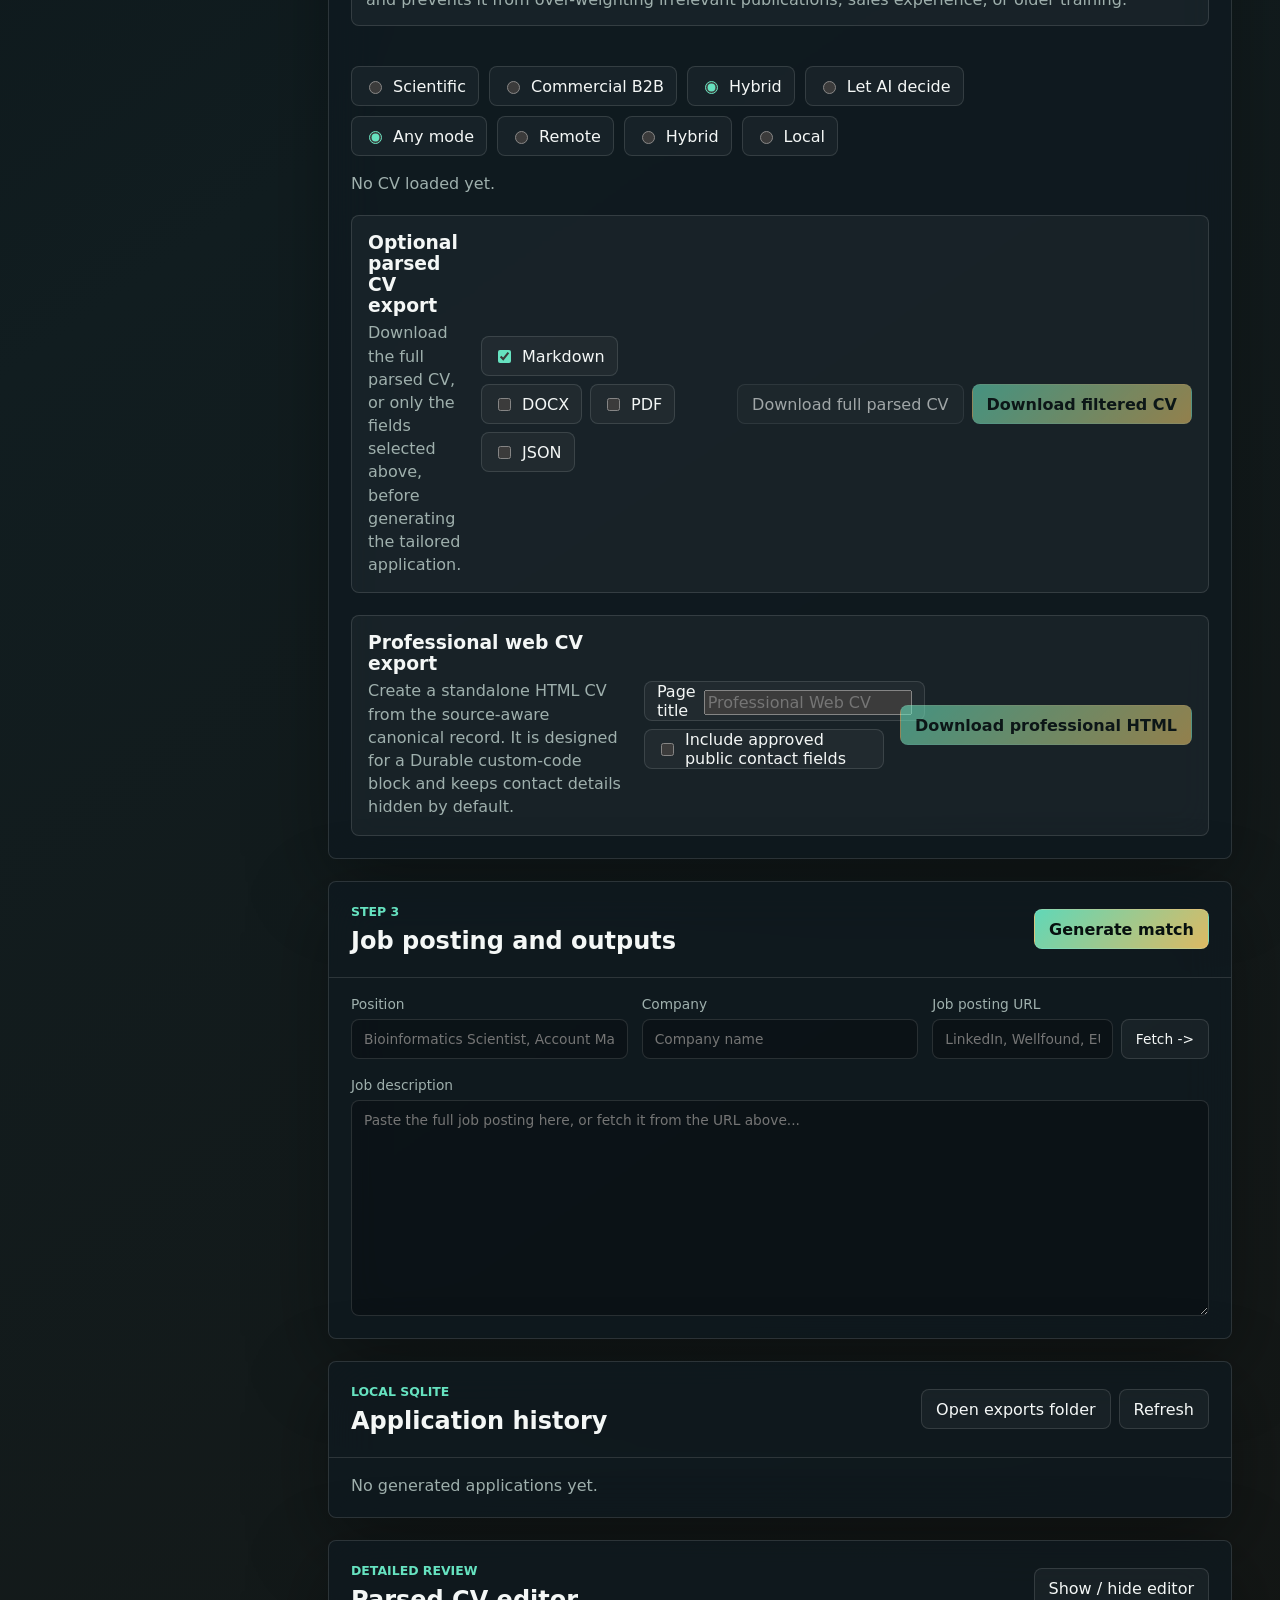
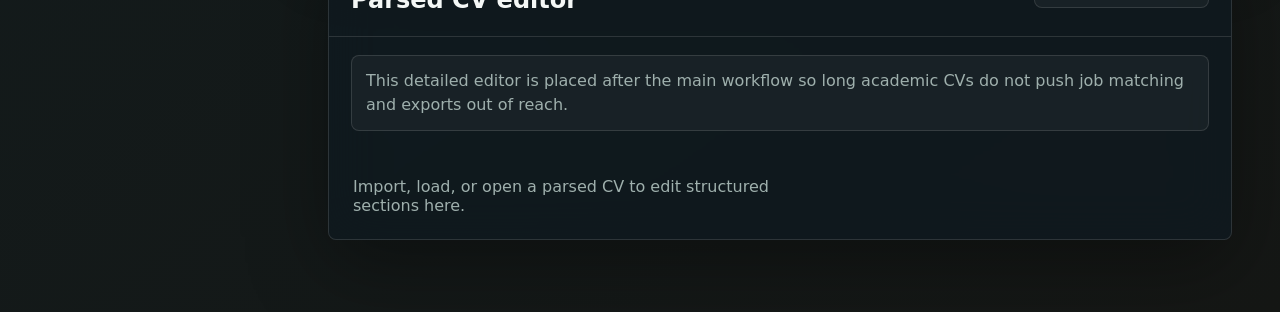
==== commit eea0adb4: "Release Ciência Vitae parser and professional CV export" ====
--- a/static/index.html
+++ b/static/index.html
@@ -66,7 +66,7 @@
             </label>
             <label>
               Model
-              <input id="providerModelInput" type="text" placeholder="gemini-3.5-flash, gpt-5.6-terra, deepseek-chat..." />
+              <input id="providerModelInput" type="text" placeholder="gemini-2.5-flash, gpt-5.6-terra, deepseek-chat..." />
             </label>
             <label>
               Base URL
@@ -126,7 +126,7 @@
               <input type="radio" name="parserMode" value="heuristic" />
               <span>
                 <strong>Heuristic parser</strong>
-                Free local parsing without credits. Useful for tests and structured CV exports.
+                Free local parsing without credits. Optimised for Ciência Vitae exports (import the XML to include skills). For other PDFs/DOCX/XML it extracts only basic contact fields — use the AI parser for a rich structure.
               </span>
             </label>
           </div>
@@ -171,6 +171,22 @@
             <div class="cv-actions">
               <button class="ghost" id="exportFullCvBtn" type="button" disabled>Download full parsed CV</button>
               <button class="primary" id="exportFilteredCvBtn" type="button" disabled>Download filtered CV</button>
+            </div>
+          </div>
+          <div class="parsed-export web-cv-export">
+            <div>
+              <h3>Professional web CV export</h3>
+              <p>Create a standalone HTML CV from the source-aware canonical record. It is designed for a Durable custom-code block and keeps contact details hidden by default.</p>
+            </div>
+            <div class="format-checks">
+              <label>
+                Page title
+                <input id="webCvTitleInput" type="text" placeholder="Professional Web CV" />
+              </label>
+              <label><input id="webCvContactOpt" type="checkbox" /> Include approved public contact fields</label>
+            </div>
+            <div class="cv-actions">
+              <button class="primary" id="exportWebCvBtn" type="button" disabled>Download professional HTML</button>
             </div>
           </div>
         </section>
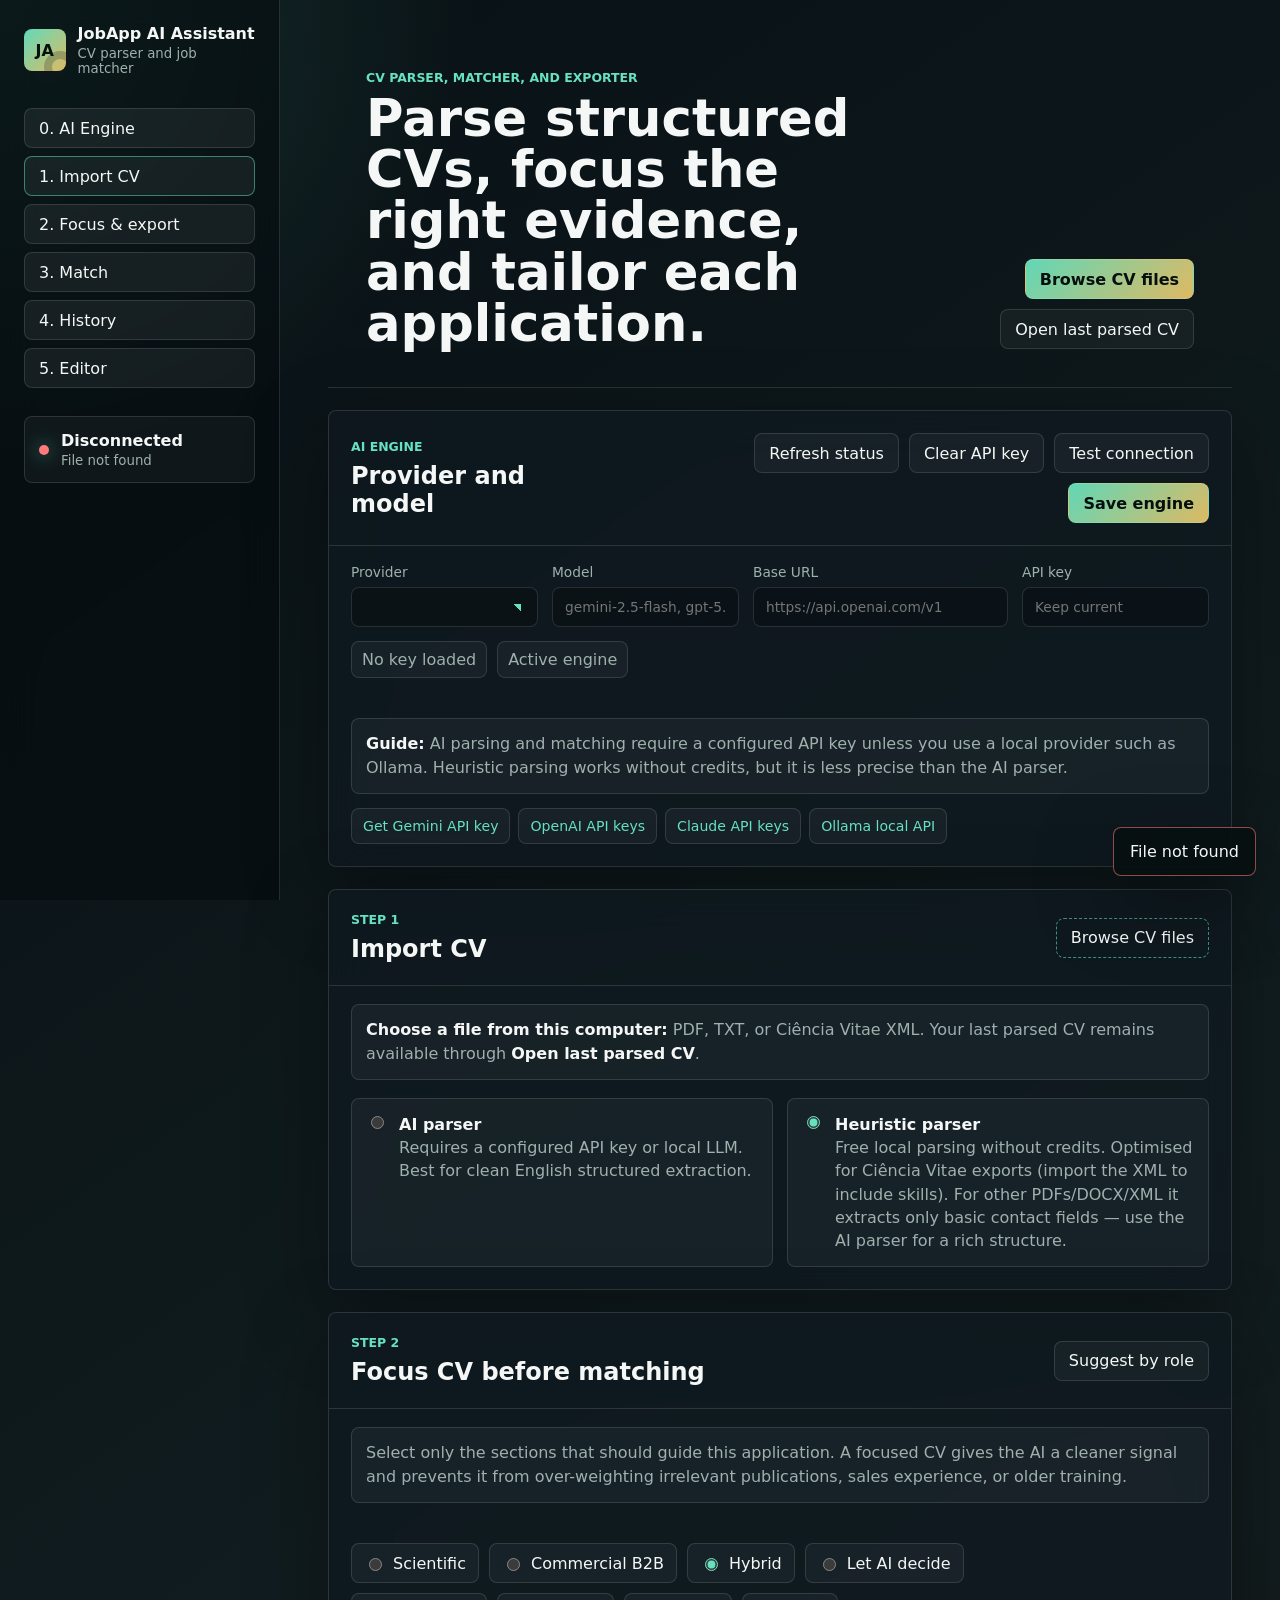
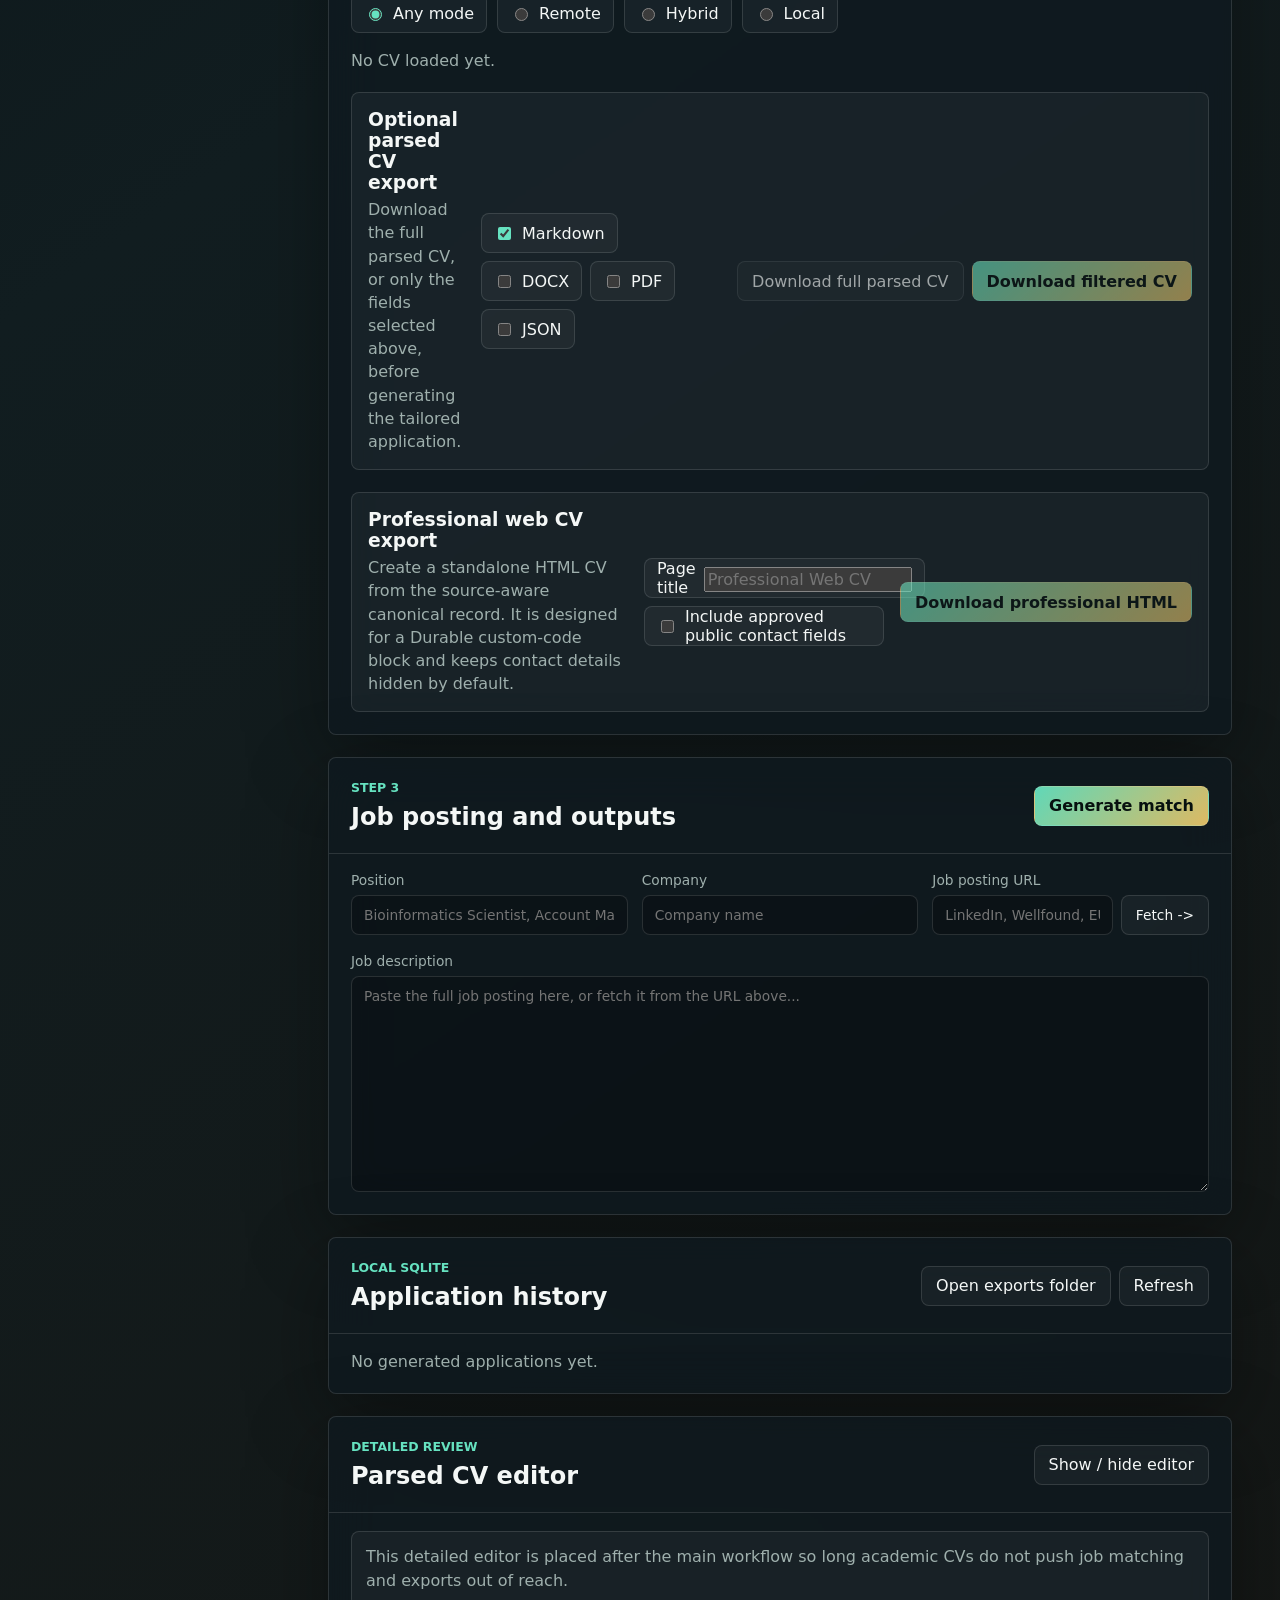
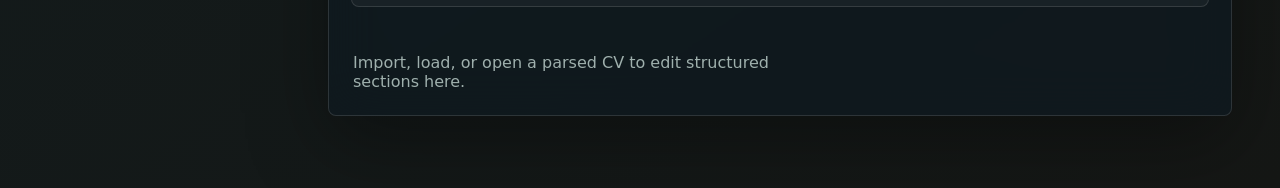
==== commit 2e9b5c7a: "Fix browser CV parsing and simplify import UX" ====
--- a/static/index.html
+++ b/static/index.html
@@ -40,9 +40,8 @@
             <h1>Parse structured CVs, focus the right evidence, and tailor each application.</h1>
           </div>
           <div class="hero-actions">
-            <button class="ghost" id="chooseCvBtn" type="button">Choose CV from PC</button>
+            <button class="primary" id="chooseCvBtn" type="button">Browse CV files</button>
             <button class="ghost" id="loadSavedBtn" type="button">Open last parsed CV</button>
-            <button class="primary" id="loadLocalBtn" type="button">Load configured CV</button>
           </div>
         </header>
 
@@ -96,34 +95,30 @@
           <div class="panel-head">
             <div>
               <p class="eyebrow">Step 1</p>
-              <h2>Import and parse CV</h2>
+              <h2>Import CV</h2>
             </div>
             <div class="cv-actions">
               <label class="upload">
                 <input id="cvFile" type="file" accept=".pdf,.txt,.xml" />
-                Import CV from local drive
+                Browse CV files
               </label>
-              <button class="ghost" id="chooseCvSecondaryBtn" type="button">Browse files</button>
             </div>
           </div>
           <div class="import-grid">
             <section class="info-note">
-              <strong>Local import:</strong> upload a PDF, TXT, or Ciencia Vitae XML from this computer. The app keeps the last parsed CV so you do not need to import it again every time.
+              <strong>Choose a file from this computer:</strong> PDF, TXT, or Ciência Vitae XML. Your last parsed CV remains available through <strong>Open last parsed CV</strong>.
             </section>
-            <section class="info-note muted-note">
-              <strong>Future web import:</strong> public links from Ciencia Vitae, ORCID, ResearchGate, Google Scholar, or LinkedIn can be added later when those platforms allow reliable access. Local upload remains the safest first workflow.
-            </section>
           </div>
           <div class="parser-choice" role="radiogroup" aria-label="Parser mode">
             <label>
-              <input type="radio" name="parserMode" value="ai" checked />
+              <input type="radio" name="parserMode" value="ai" />
               <span>
                 <strong>AI parser</strong>
                 Requires a configured API key or local LLM. Best for clean English structured extraction.
               </span>
             </label>
             <label>
-              <input type="radio" name="parserMode" value="heuristic" />
+              <input type="radio" name="parserMode" value="heuristic" checked />
               <span>
                 <strong>Heuristic parser</strong>
                 Free local parsing without credits. Optimised for Ciência Vitae exports (import the XML to include skills). For other PDFs/DOCX/XML it extracts only basic contact fields — use the AI parser for a rich structure.
--- a/static/styles.css
+++ b/static/styles.css
@@ -331,6 +331,10 @@
   margin: 0;
 }
 
+.import-grid .info-note:only-child {
+  grid-column: 1 / -1;
+}
+
 .parser-choice {
   padding-bottom: 22px;
 }
